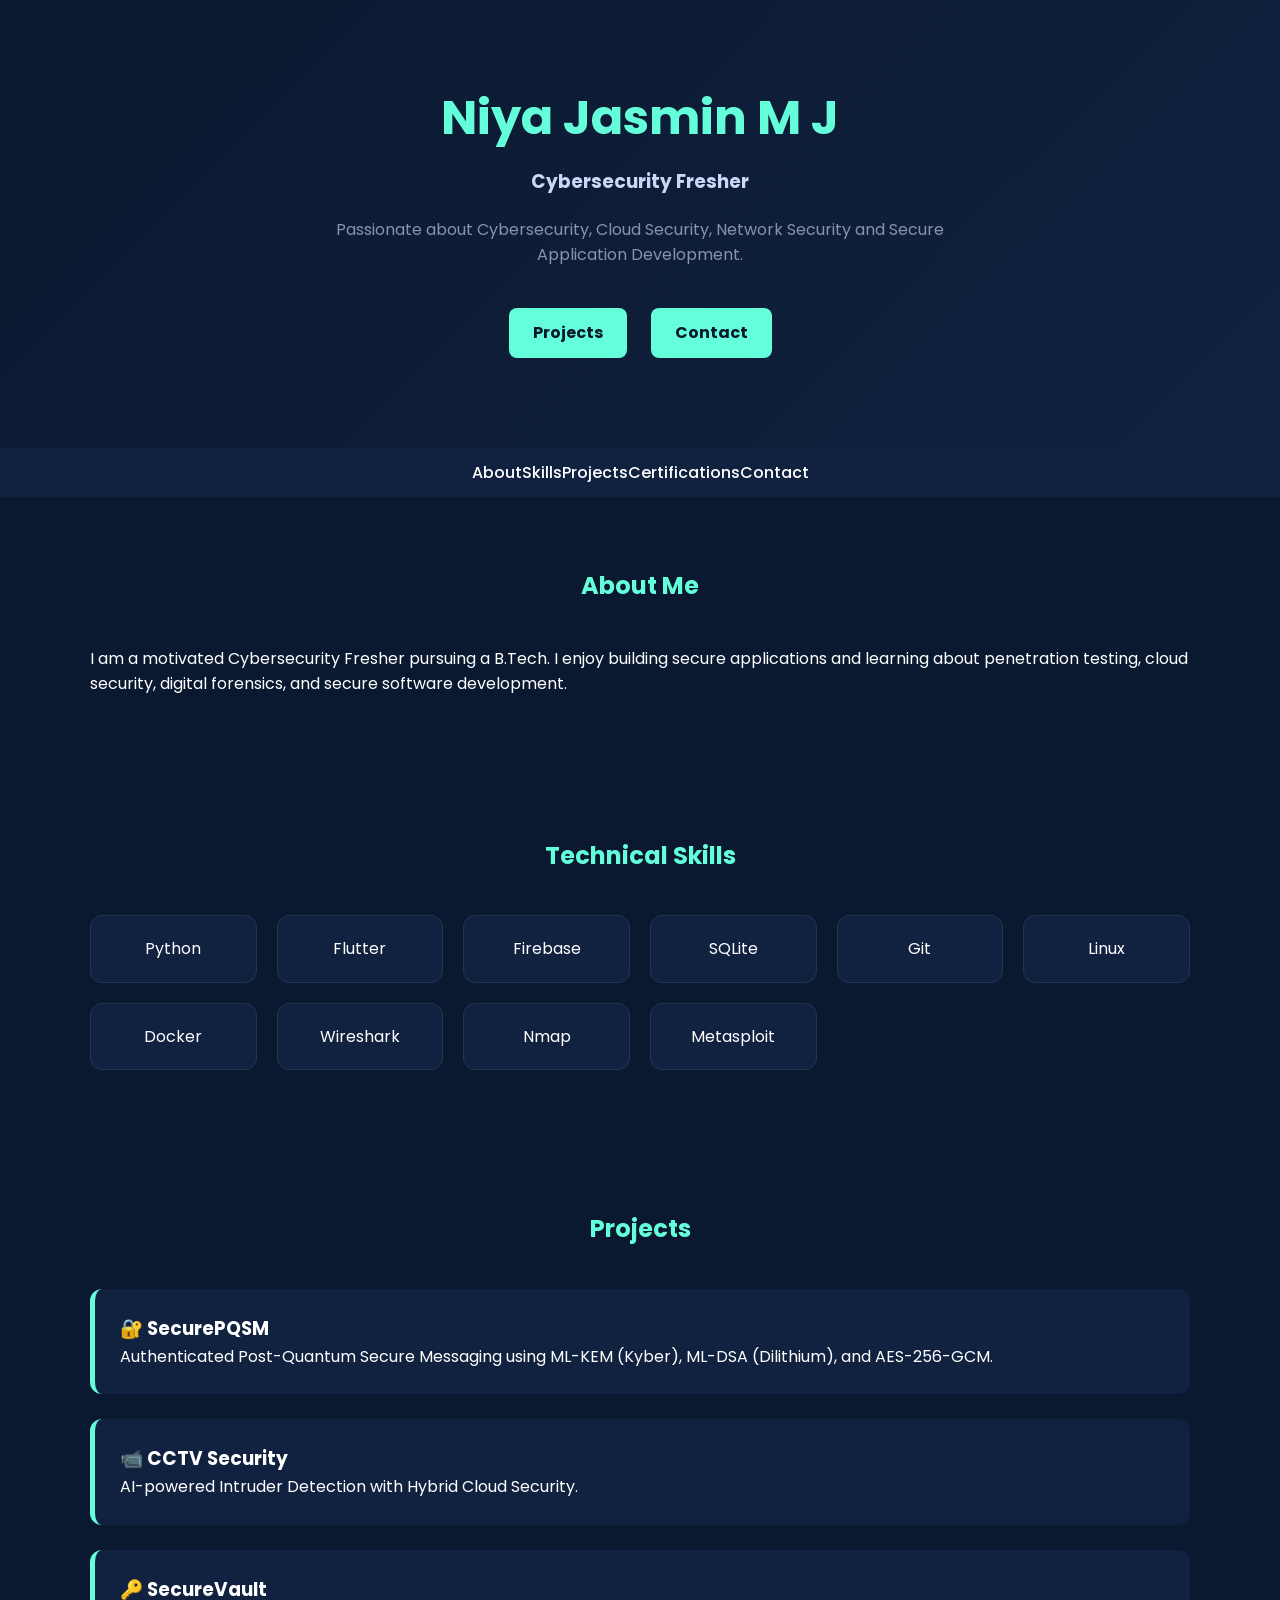
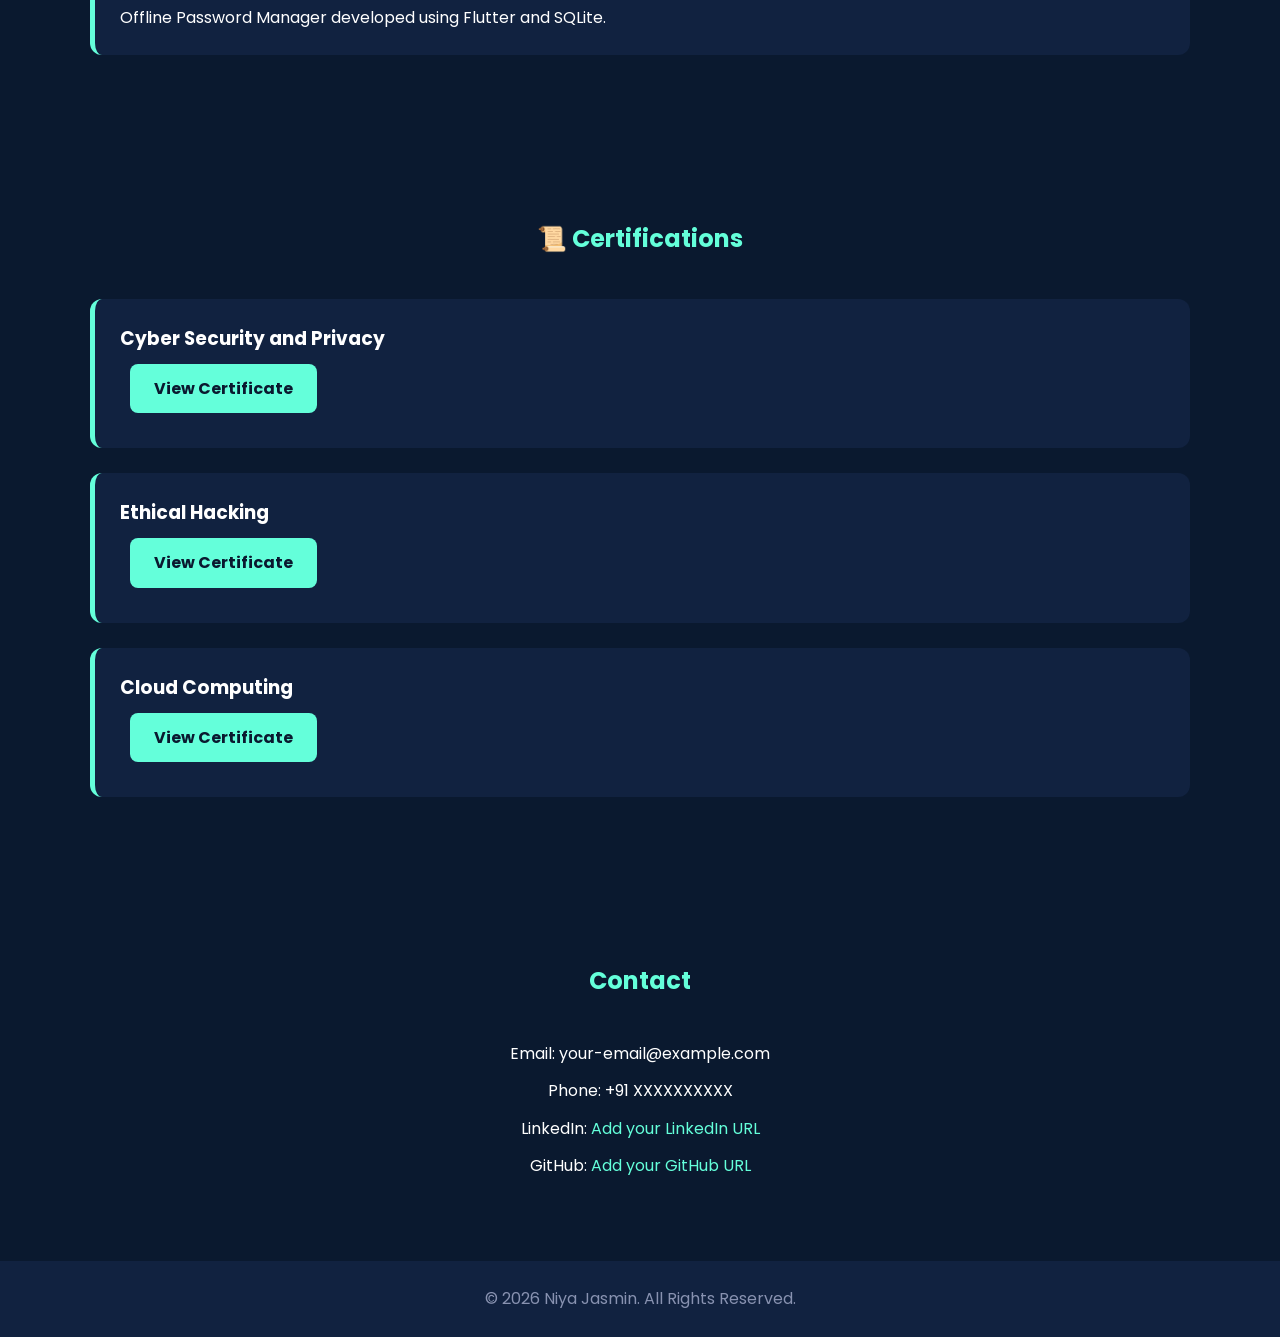
==== index.html @ 6da0f48f "Update index.html" ====
<!DOCTYPE html>
<html lang="en">
<head>
    <meta charset="UTF-8">
    <meta name="viewport" content="width=device-width, initial-scale=1.0">
    <title>Niya Jasmin | Cybersecurity Portfolio</title>

    <link rel="stylesheet" href="style.css">

    <link rel="preconnect" href="https://fonts.googleapis.com">
    <link rel="preconnect" href="https://fonts.gstatic.com" crossorigin>
    <link href="https://fonts.googleapis.com/css2?family=Poppins:wght@300;400;500;600;700&display=swap" rel="stylesheet">
</head>

<body>

<header>
    <div class="container">
        <h1>Niya Jasmin M J</h1>
        <h3>Cybersecurity Fresher</h3>

        <p>
            Passionate about Cybersecurity, Cloud Security,
            Network Security and Secure Application Development.
        </p>

        <div class="buttons">
            <a href="#projects" class="btn">Projects</a>
            <a href="#contact" class="btn">Contact</a>
        </div>
    </div>
</header>

<nav>
    <ul>
        <li><a href="#about">About</a></li>
        <li><a href="#skills">Skills</a></li>
        <li><a href="#projects">Projects</a></li>
        <li><a href="#certifications">Certifications</a></li>
        <li><a href="#contact">Contact</a></li>
    </ul>
</nav>

<section id="about">
    <div class="container">
        <h2>About Me</h2>

        <p>
            I am a motivated Cybersecurity Fresher pursuing a B.Tech.
            I enjoy building secure applications and learning about
            penetration testing, cloud security, digital forensics,
            and secure software development.
        </p>
    </div>
</section>

<section id="skills">
    <div class="container">

        <h2>Technical Skills</h2>

        <div class="cards">

            <div class="card">Python</div>
            <div class="card">Flutter</div>
            <div class="card">Firebase</div>
            <div class="card">SQLite</div>
            <div class="card">Git</div>
            <div class="card">Linux</div>
            <div class="card">Docker</div>
            <div class="card">Wireshark</div>
            <div class="card">Nmap</div>
            <div class="card">Metasploit</div>

        </div>

    </div>
</section>

<section id="projects">

    <div class="container">

        <h2>Projects</h2>

        <div class="project">

            <h3>🔐 SecurePQSM</h3>

            <p>
                Authenticated Post-Quantum Secure Messaging
                using ML-KEM (Kyber), ML-DSA (Dilithium),
                and AES-256-GCM.
            </p>

        </div>

        <div class="project">

            <h3>📹 CCTV Security</h3>

            <p>
                AI-powered Intruder Detection with
                Hybrid Cloud Security.
            </p>

        </div>

        <div class="project">

            <h3>🔑 SecureVault</h3>

            <p>
                Offline Password Manager developed using
                Flutter and SQLite.
            </p>

        </div>

    </div>

</section>

<section id="certifications">
  <div class="container">
    <h2>📜 Certifications</h2>

    <div class="project">
      <h3>Cyber Security and Privacy</h3>
      <a href="certificates/Cyber Security and Privacy.pdf" target="_blank" class="btn">
        View Certificate
      </a>
    </div>

    <div class="project">
      <h3>Ethical Hacking</h3>
      <a href="certificates/Ethical Hacking.pdf" target="_blank" class="btn">
        View Certificate
      </a>
    </div>

    <div class="project">
      <h3>Cloud Computing</h3>
      <a href="certificates/Cloud Computing.pdf" target="_blank" class="btn">
        View Certificate
      </a>
    </div>

  </div>
</section>

<section id="contact">

    <div class="container">

        <h2>Contact</h2>

        <p>Email: your-email@example.com</p>

        <p>Phone: +91 XXXXXXXXXX</p>

        <p>LinkedIn:
            <a href="#">
                Add your LinkedIn URL
            </a>
        </p>

        <p>GitHub:
            <a href="#">
                Add your GitHub URL
            </a>
        </p>

    </div>

</section>

<footer>

    <p>© 2026 Niya Jasmin. All Rights Reserved.</p>

</footer>

<script src="script.js"></script>

</body>
</html>
---- style.css ----
*{
    margin:0;
    padding:0;
    box-sizing:border-box;
    font-family:'Poppins',sans-serif;
}

body{
    background:#0a192f;
    color:white;
    line-height:1.6;
}

.container{
    width:90%;
    max-width:1100px;
    margin:auto;
}

header{
    text-align:center;
    padding:80px 20px;
    background:linear-gradient(135deg,#0a192f,#112240);
}

header h1{
    font-size:48px;
    color:#64ffda;
}

header h3{
    margin-top:10px;
    color:#ccd6f6;
}

header p{
    max-width:700px;
    margin:20px auto;
    color:#8892b0;
}

.buttons{
    margin-top:30px;
}

.btn{
    display:inline-block;
    margin:10px;
    padding:12px 24px;
    background:#64ffda;
    color:#0a192f;
    text-decoration:none;
    border-radius:8px;
    font-weight:bold;
    transition:.3s;
}

.btn:hover{
    transform:translateY(-3px);
    background:white;
}

nav{
    background:#112240;
    position:sticky;
    top:0;
    z-index:1000;
}

nav ul{
    display:flex;
    justify-content:center;
    list-style:none;
    flex-wrap:wrap;
}

nav li{
    margin:15px;
}

nav a{
    color:white;
    text-decoration:none;
    font-weight:500;
}

nav a:hover{
    color:#64ffda;
}

section{
    padding:70px 20px;
}

h2{
    color:#64ffda;
    text-align:center;
    margin-bottom:40px;
}

.cards{
    display:grid;
    grid-template-columns:repeat(auto-fit,minmax(150px,1fr));
    gap:20px;
}

.card{
    background:#112240;
    padding:20px;
    border-radius:12px;
    text-align:center;
    transition:.3s;
    border:1px solid #233554;
}

.card:hover{
    transform:translateY(-8px);
    border-color:#64ffda;
}

.project{
    background:#112240;
    margin-bottom:25px;
    padding:25px;
    border-radius:12px;
    border-left:5px solid #64ffda;
    transition:.3s;
}

.project:hover{
    transform:translateY(-5px);
}

ul{
    max-width:700px;
    margin:auto;
}

ul li{
    margin:12px 0;
}

#contact p{
    text-align:center;
    margin:12px 0;
}

#contact a{
    color:#64ffda;
    text-decoration:none;
}

footer{
    text-align:center;
    padding:25px;
    background:#112240;
    color:#8892b0;
}

@media(max-width:768px){

header h1{
    font-size:34px;
}

nav ul{
    flex-direction:column;
    align-items:center;
}

}
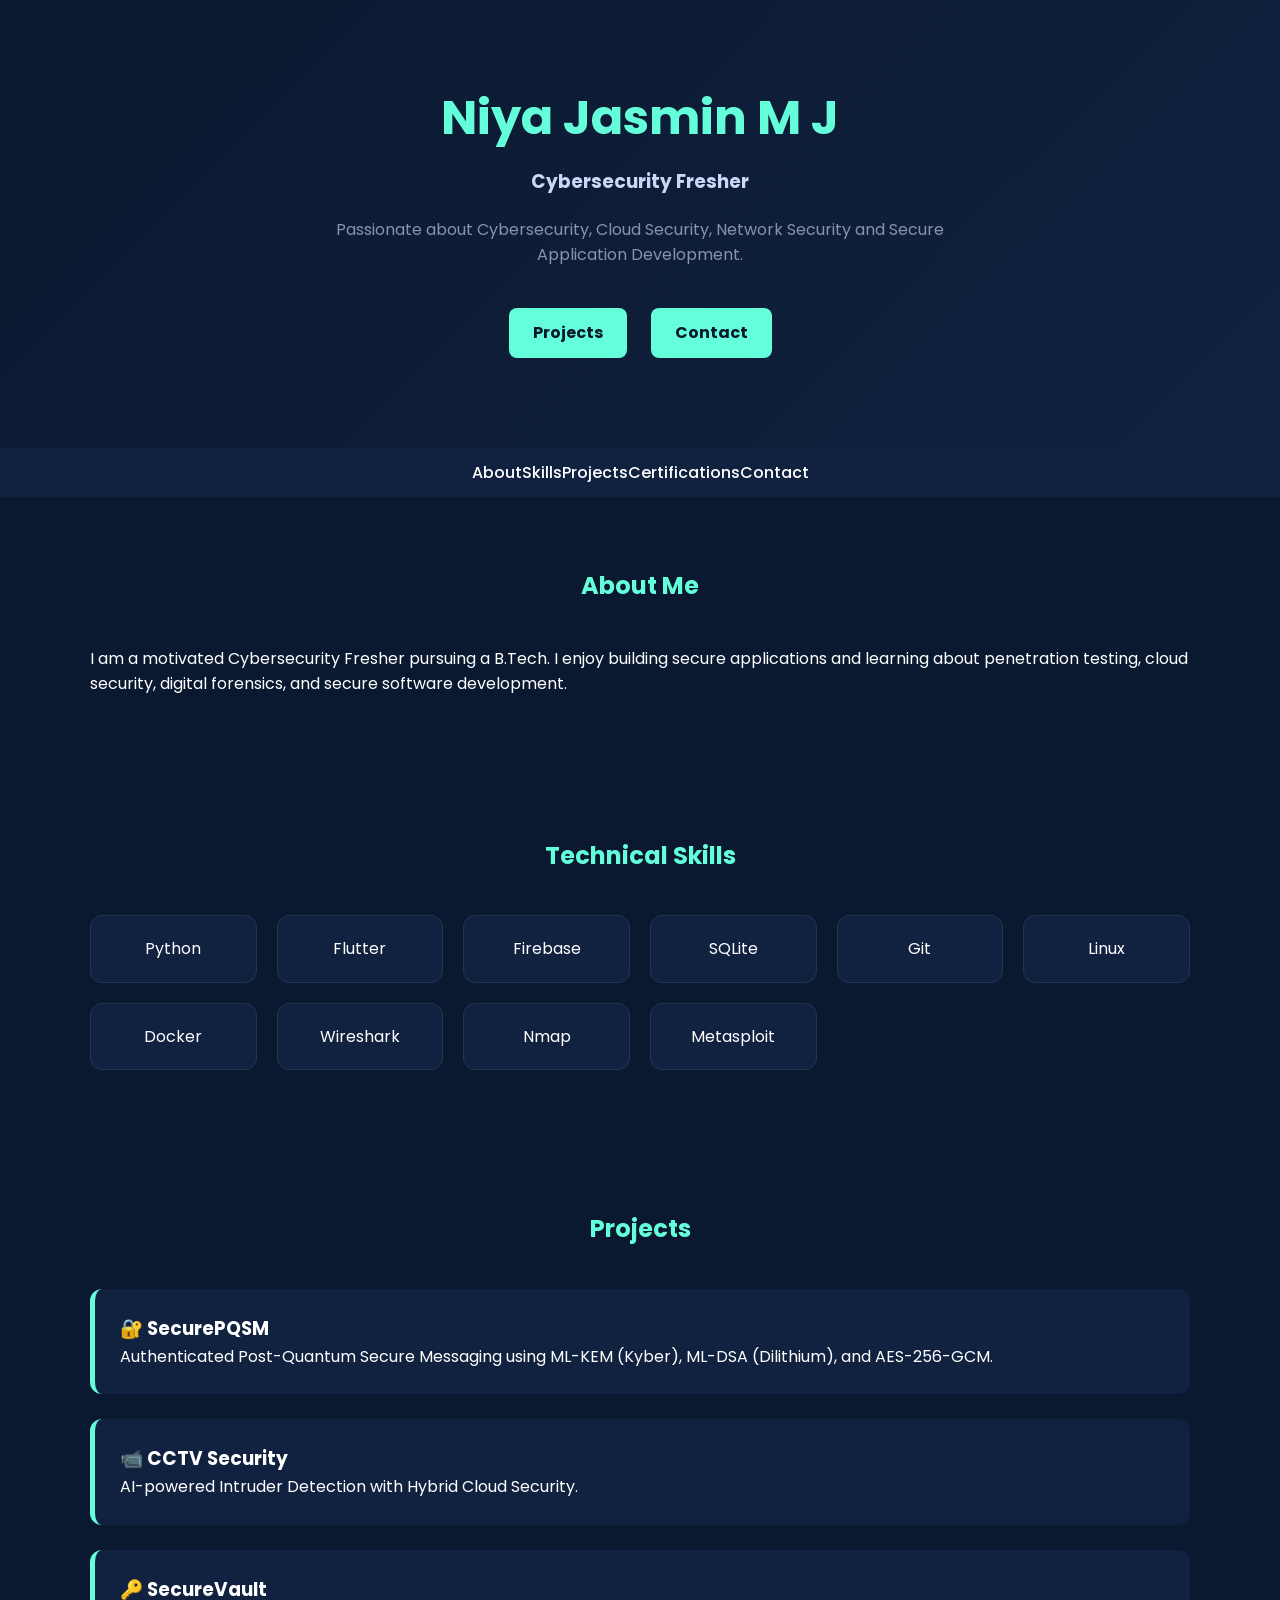
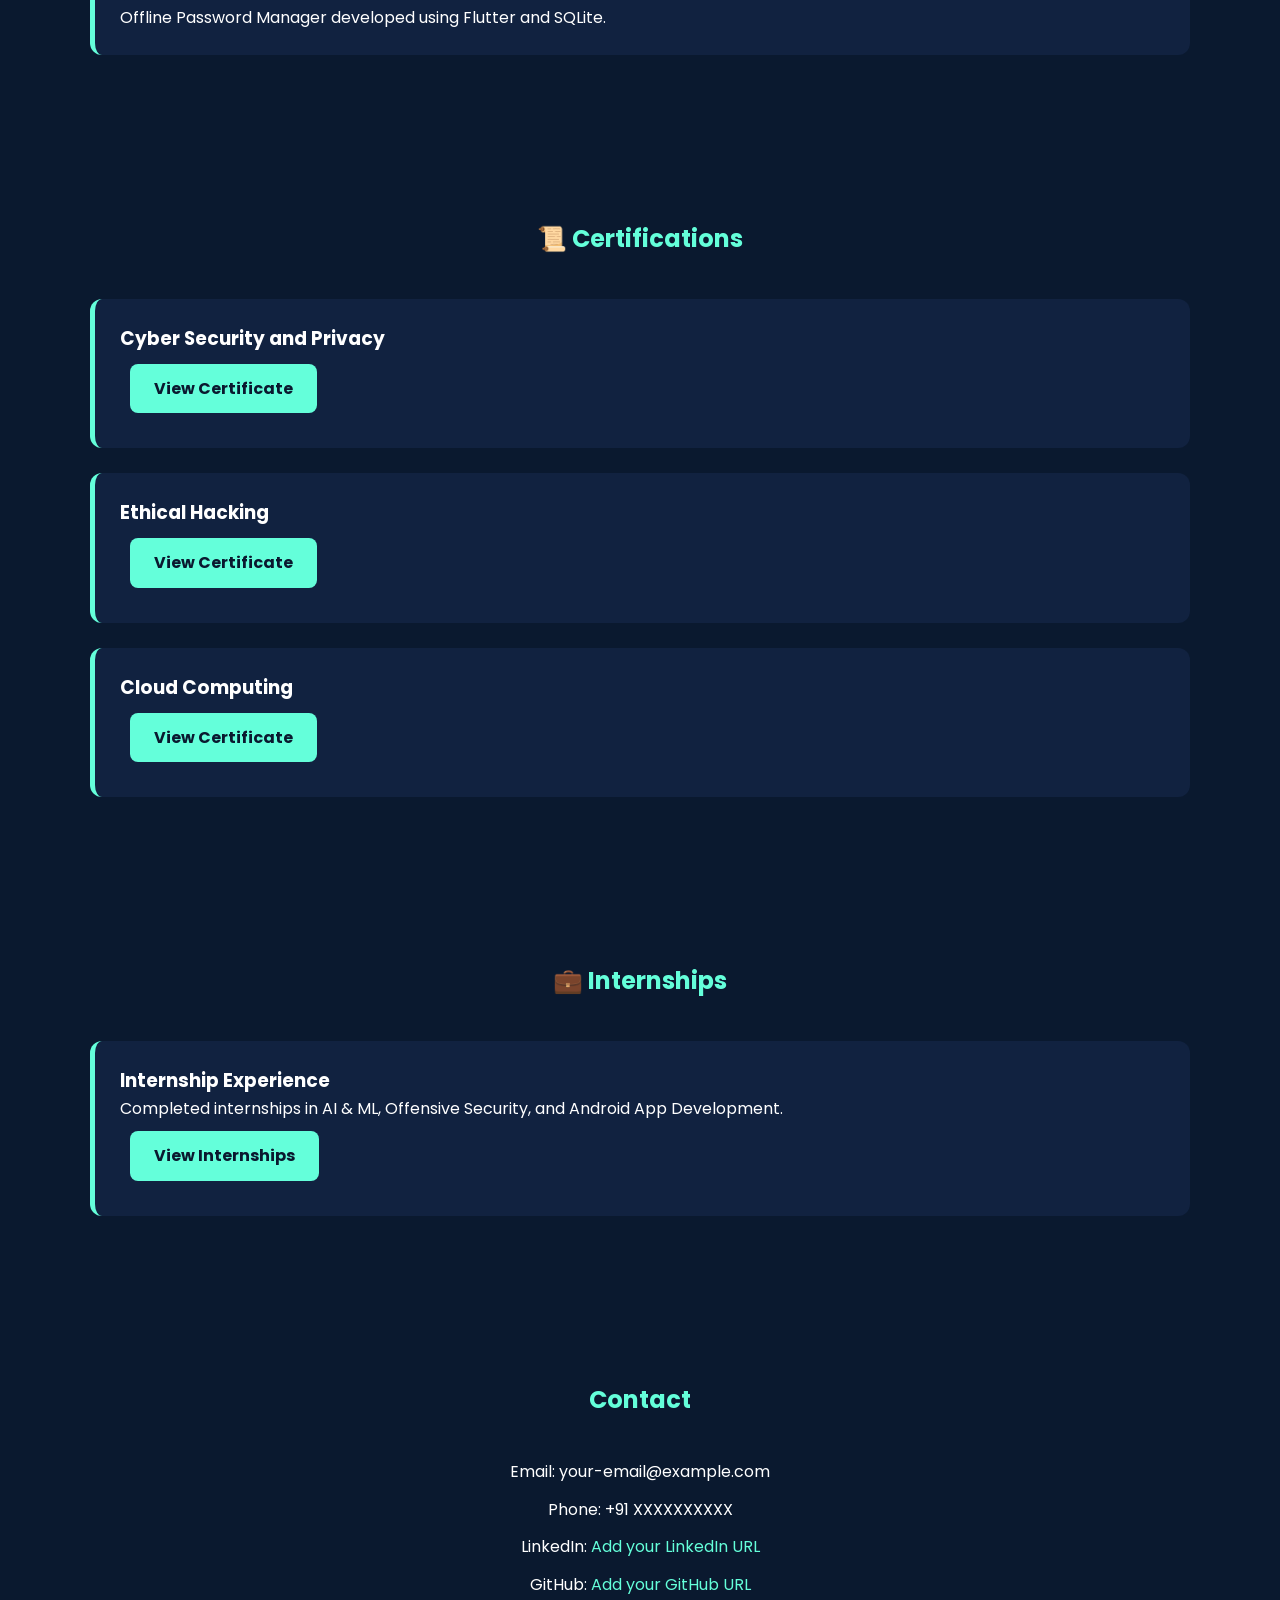
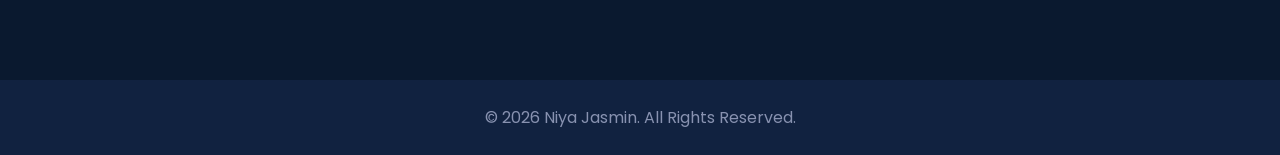
==== commit abb60b7f: "Update index.html" ====
--- a/index.html
+++ b/index.html
@@ -148,6 +148,30 @@
 
   </div>
 </section>
+<section id="internships">
+
+<div class="container">
+
+<h2>💼 Internships</h2>
+
+<div class="project">
+
+<h3>Internship Experience</h3>
+
+<p>
+Completed internships in AI & ML, Offensive Security,
+and Android App Development.
+</p>
+
+<a href="internships.html" class="btn">
+View Internships
+</a>
+
+</div>
+
+</div>
+
+</section>
 
 <section id="contact">
 
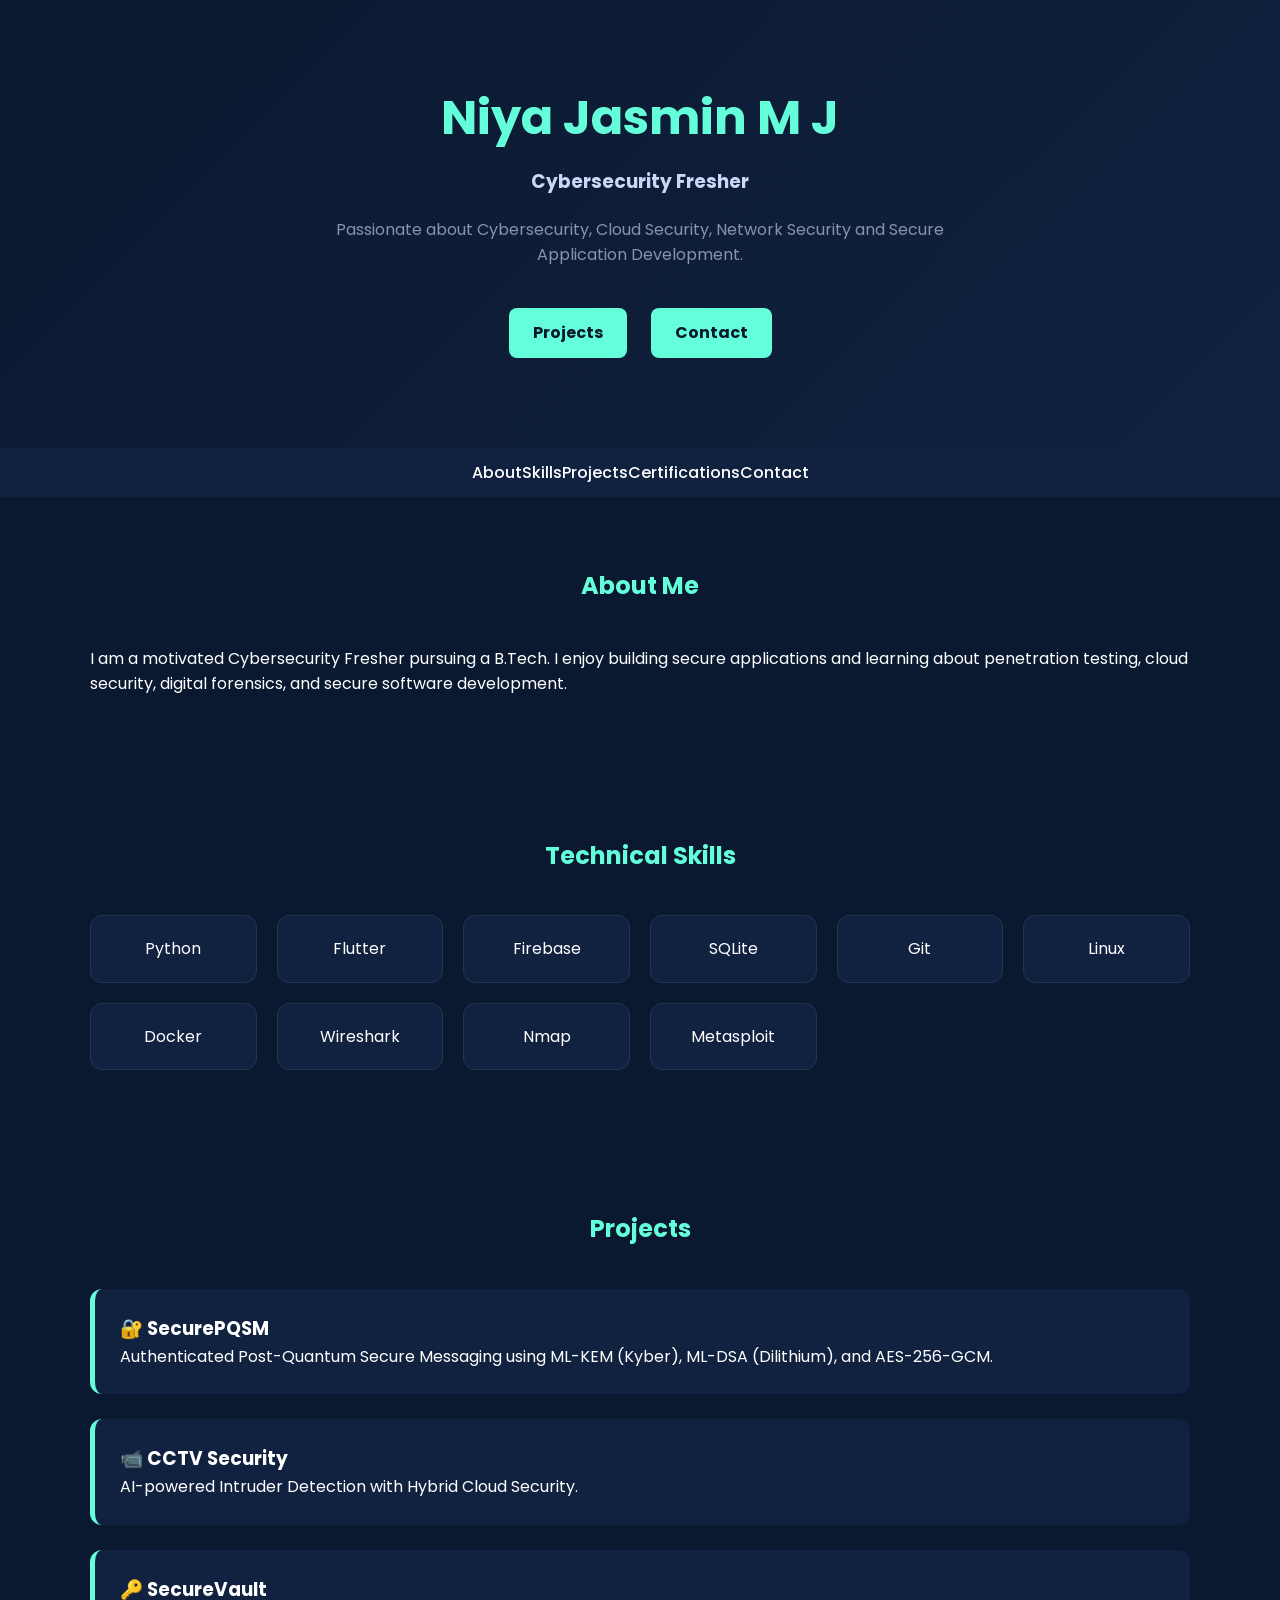
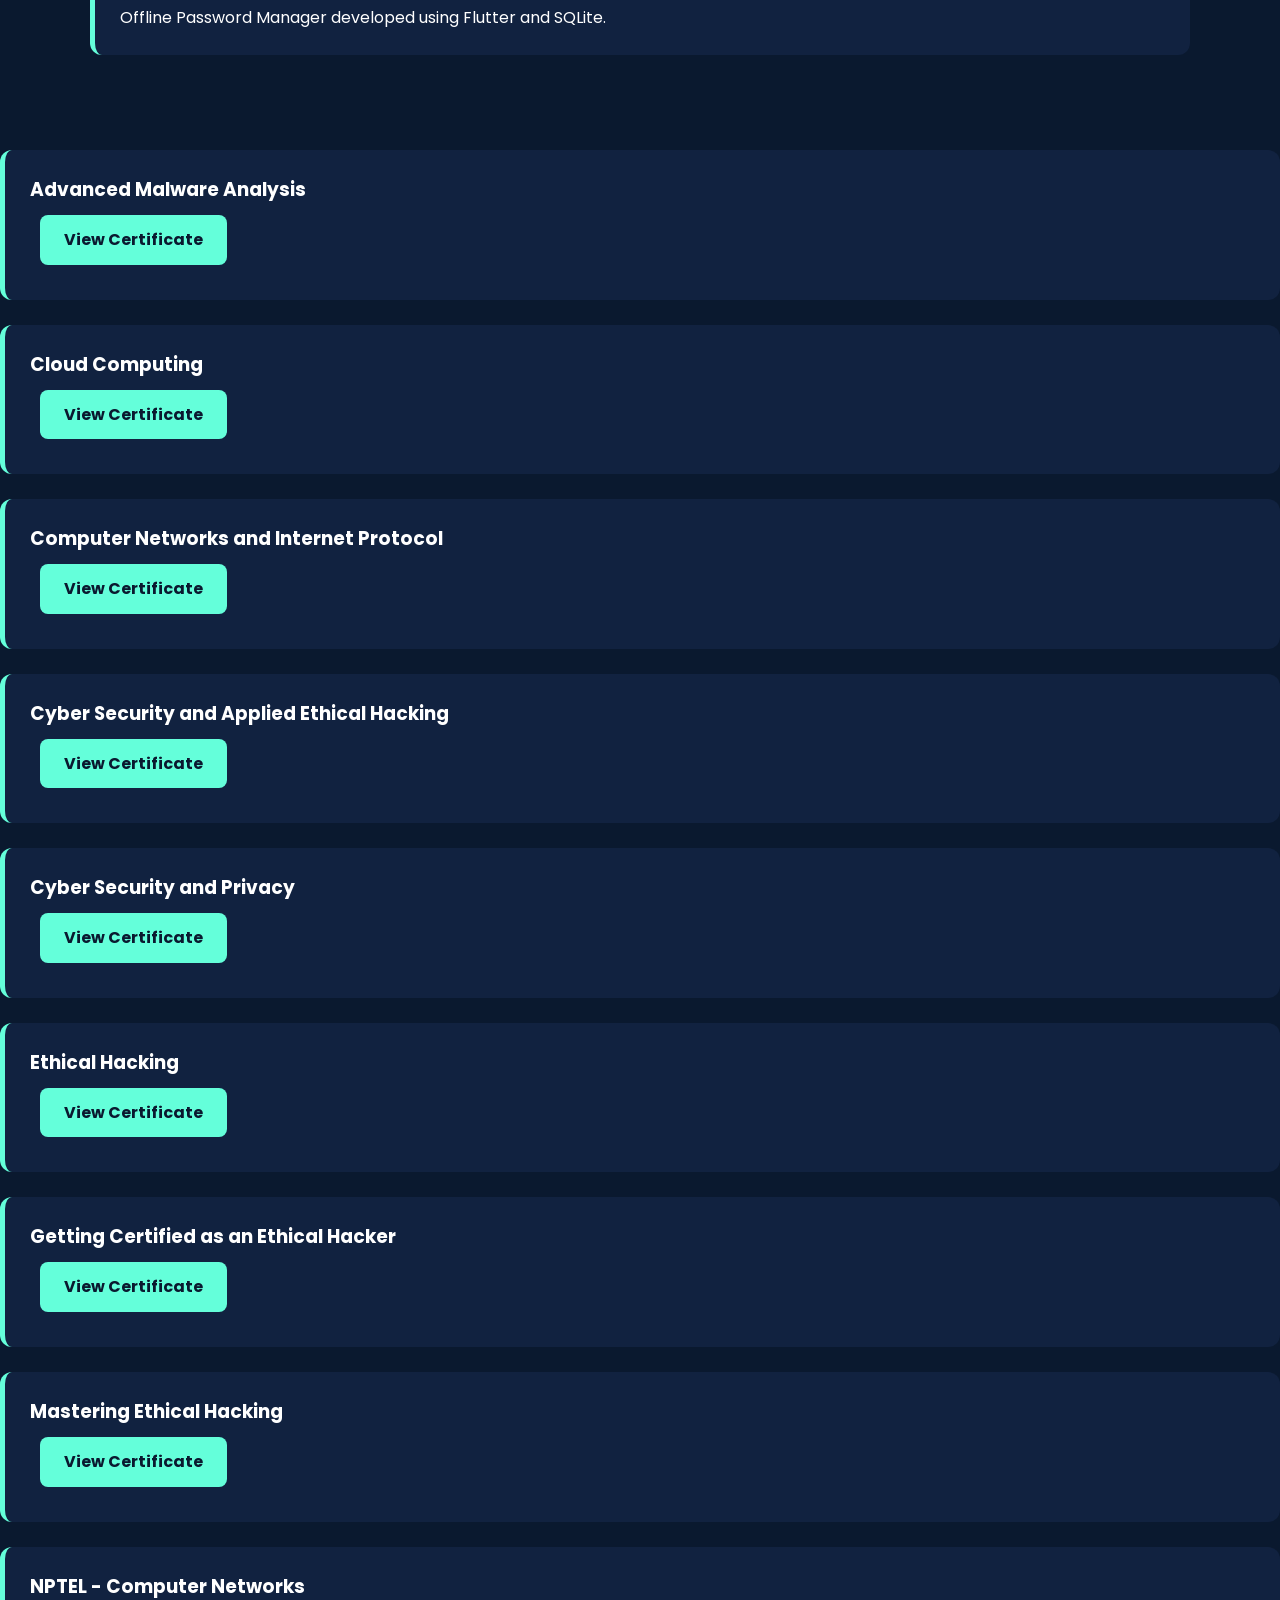
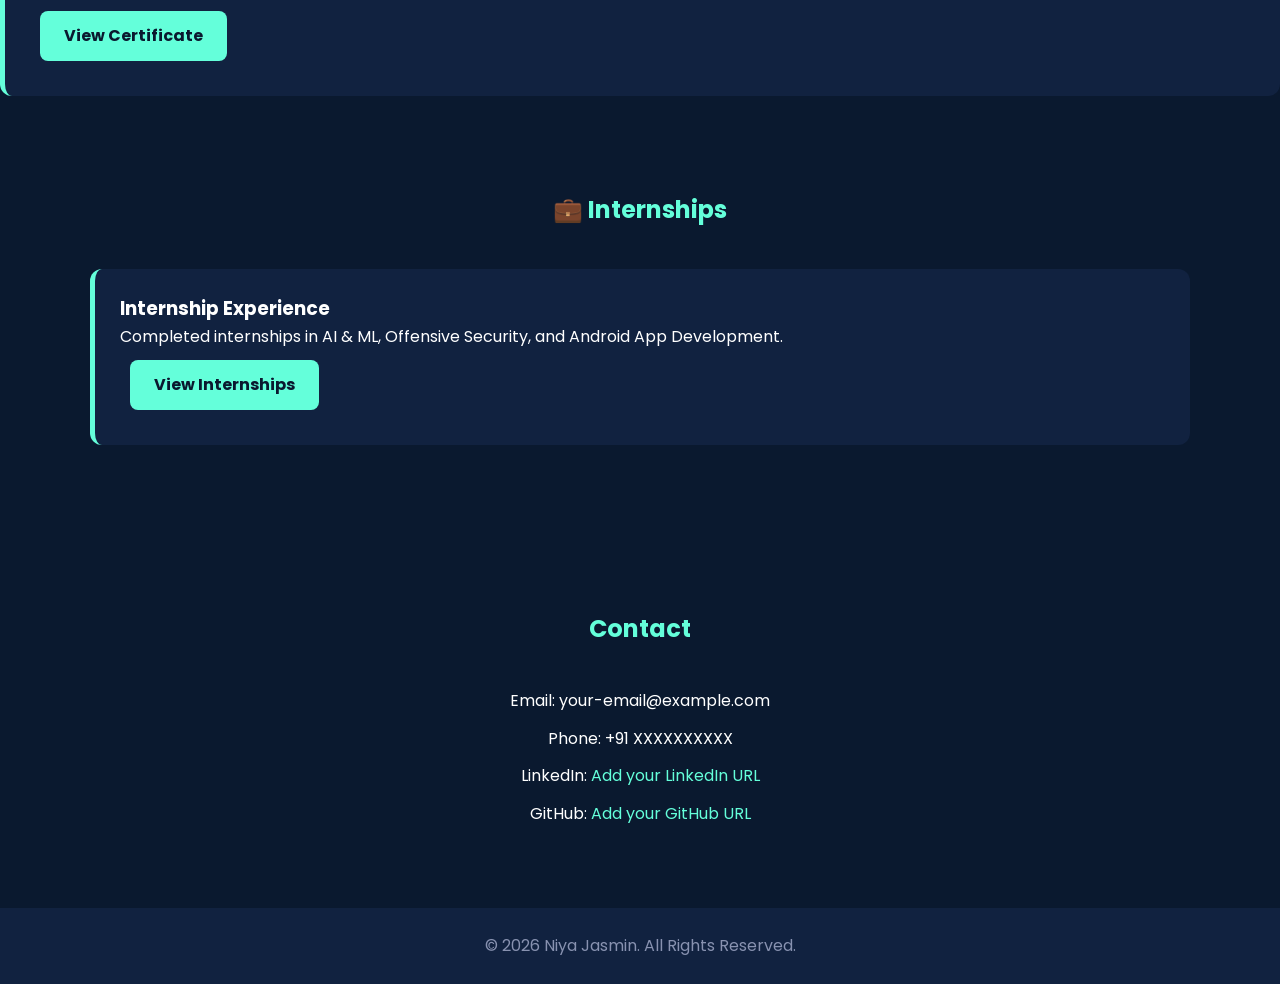
==== commit 014aa54c: "Update index.html" ====
--- a/index.html
+++ b/index.html
@@ -121,33 +121,68 @@
 
 </section>
 
-<section id="certifications">
-  <div class="container">
-    <h2>📜 Certifications</h2>
-
-    <div class="project">
-      <h3>Cyber Security and Privacy</h3>
-      <a href="certificates/Cyber Security and Privacy.pdf" target="_blank" class="btn">
-        View Certificate
-      </a>
-    </div>
-
-    <div class="project">
-      <h3>Ethical Hacking</h3>
-      <a href="certificates/Ethical Hacking.pdf" target="_blank" class="btn">
-        View Certificate
-      </a>
-    </div>
-
-    <div class="project">
-      <h3>Cloud Computing</h3>
-      <a href="certificates/Cloud Computing.pdf" target="_blank" class="btn">
-        View Certificate
-      </a>
-    </div>
-
-  </div>
-</section>
+<div class="project">
+    <h3>Advanced Malware Analysis</h3>
+    <a href="certificates/Advanced Malware Analysis.pdf" target="_blank" class="btn">
+        View Certificate
+    </a>
+</div>
+
+<div class="project">
+    <h3>Cloud Computing</h3>
+    <a href="certificates/Cloud Computing.pdf" target="_blank" class="btn">
+        View Certificate
+    </a>
+</div>
+
+<div class="project">
+    <h3>Computer Networks and Internet Protocol</h3>
+    <a href="certificates/Computer Networks and Internet Protocol.pdf" target="_blank" class="btn">
+        View Certificate
+    </a>
+</div>
+
+<div class="project">
+    <h3>Cyber Security and Applied Ethical Hacking</h3>
+    <a href="certificates/Cyber Security and Applied Ethical Hacking.pdf" target="_blank" class="btn">
+        View Certificate
+    </a>
+</div>
+
+<div class="project">
+    <h3>Cyber Security and Privacy</h3>
+    <a href="certificates/Cyber Security and Privacy.pdf" target="_blank" class="btn">
+        View Certificate
+    </a>
+</div>
+
+<div class="project">
+    <h3>Ethical Hacking</h3>
+    <a href="certificates/Ethical Hacking.pdf" target="_blank" class="btn">
+        View Certificate
+    </a>
+</div>
+
+<div class="project">
+    <h3>Getting Certified as an Ethical Hacker</h3>
+    <a href="certificates/Getting Certified as an Ethical Hacker.pdf" target="_blank" class="btn">
+        View Certificate
+    </a>
+</div>
+
+<div class="project">
+    <h3>Mastering Ethical Hacking</h3>
+    <a href="certificates/Mastering Ethical Hacking.pdf" target="_blank" class="btn">
+        View Certificate
+    </a>
+</div>
+
+<div class="project">
+    <h3>NPTEL - Computer Networks</h3>
+    <a href="certificates/NPTEL-Computer-Networks.pdf" target="_blank" class="btn">
+        View Certificate
+    </a>
+</div>
 <section id="internships">
 
 <div class="container">
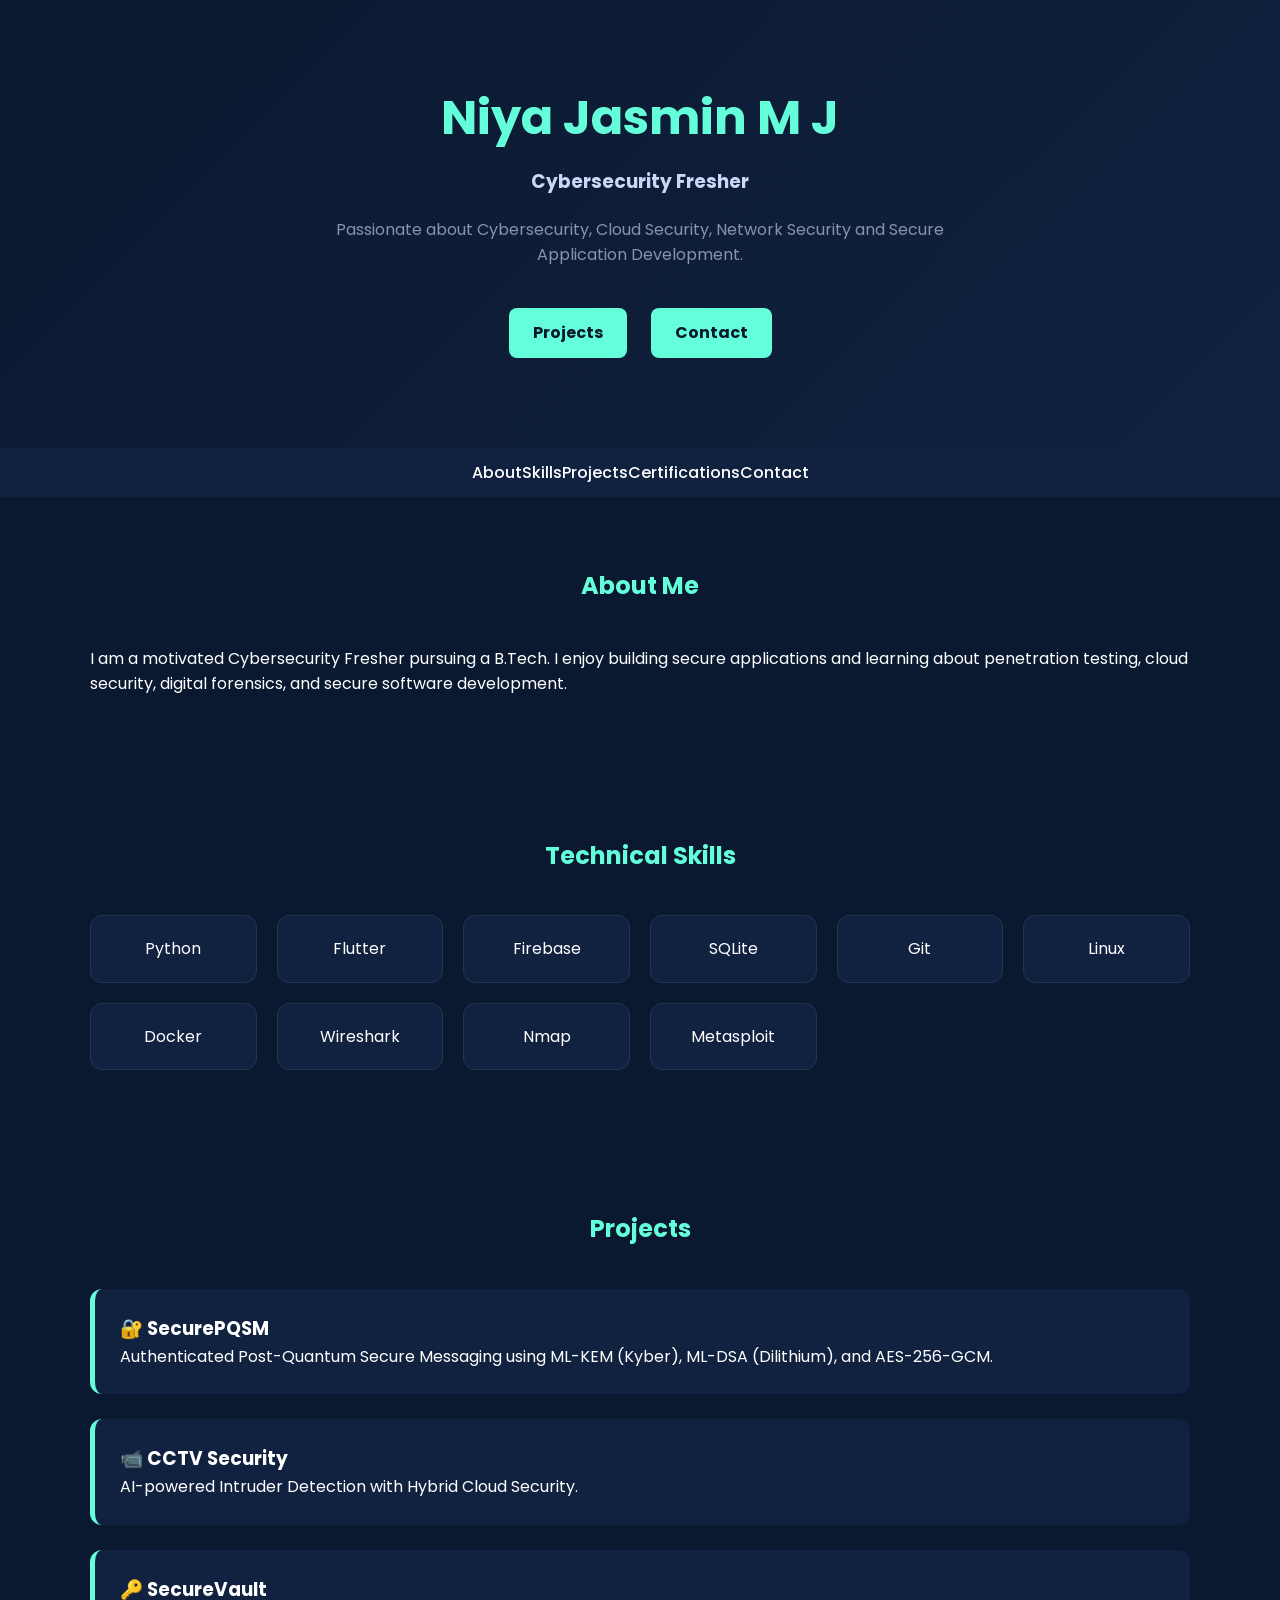
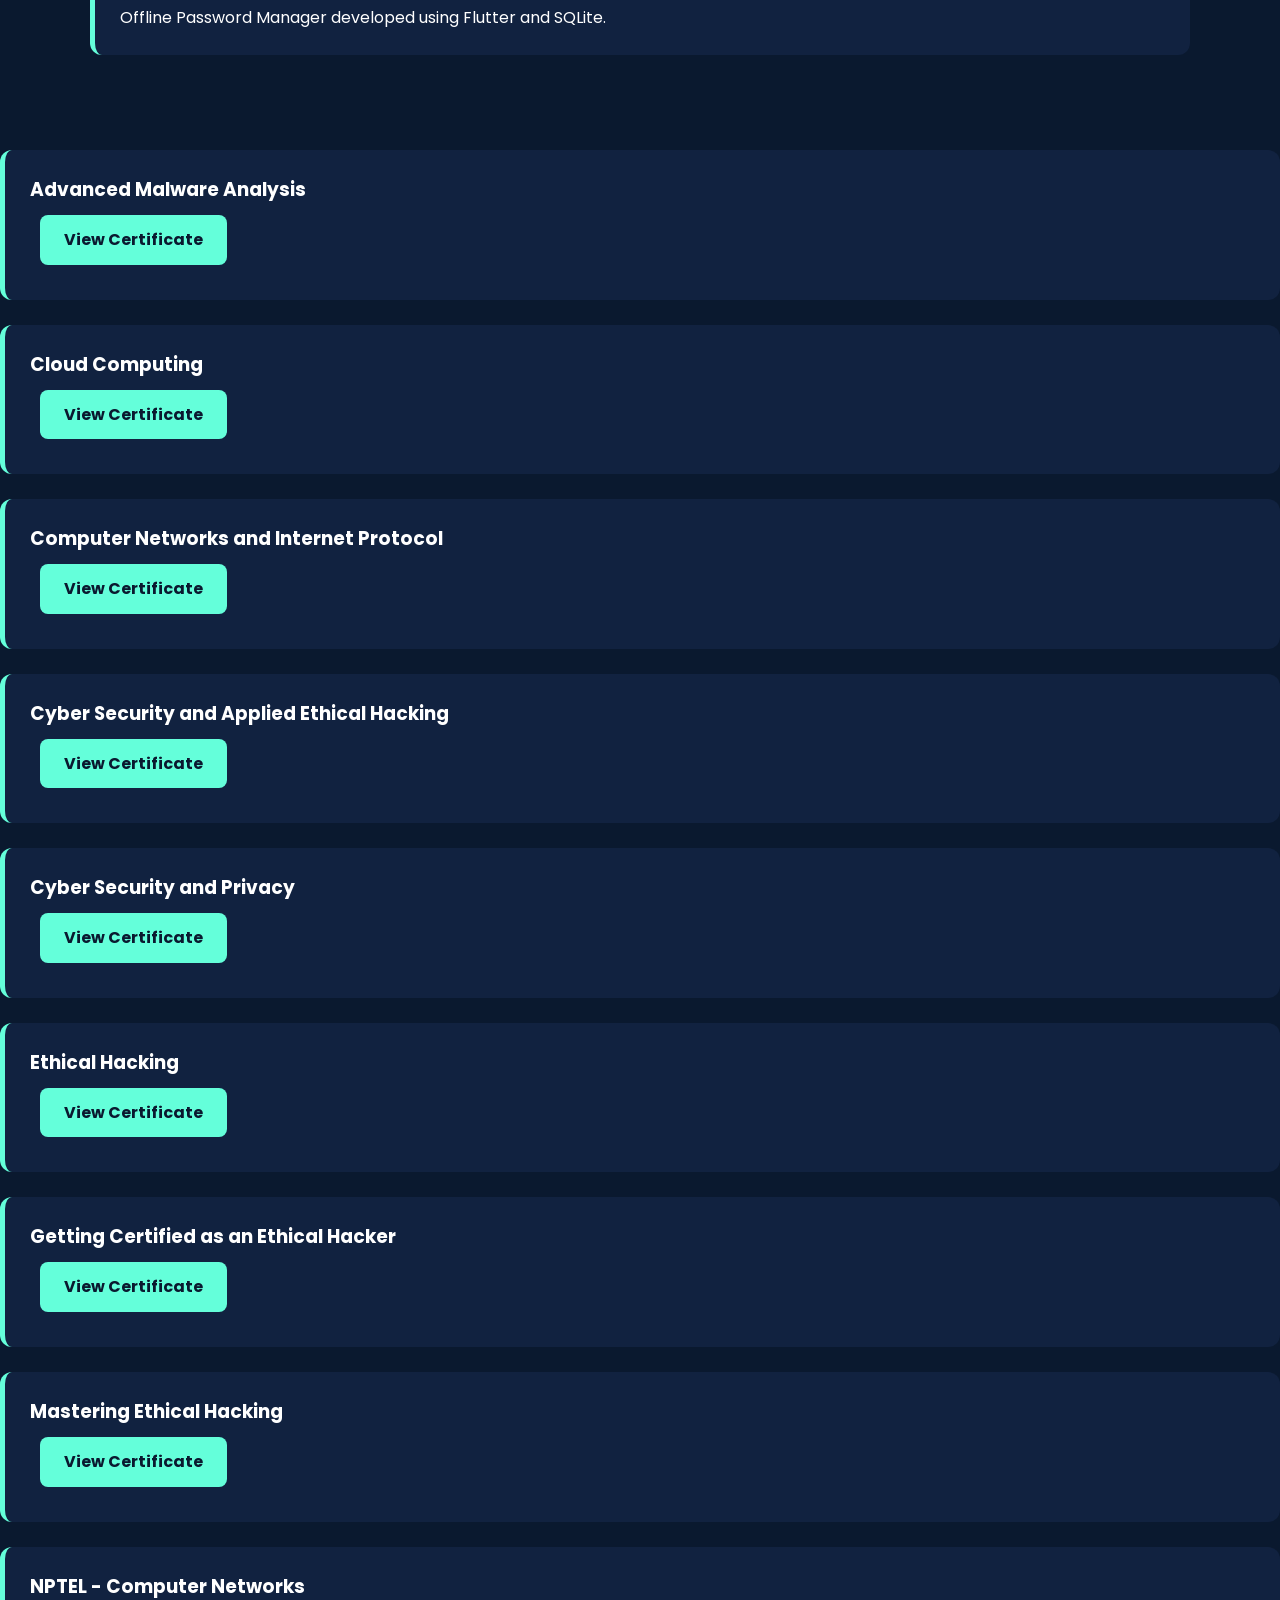
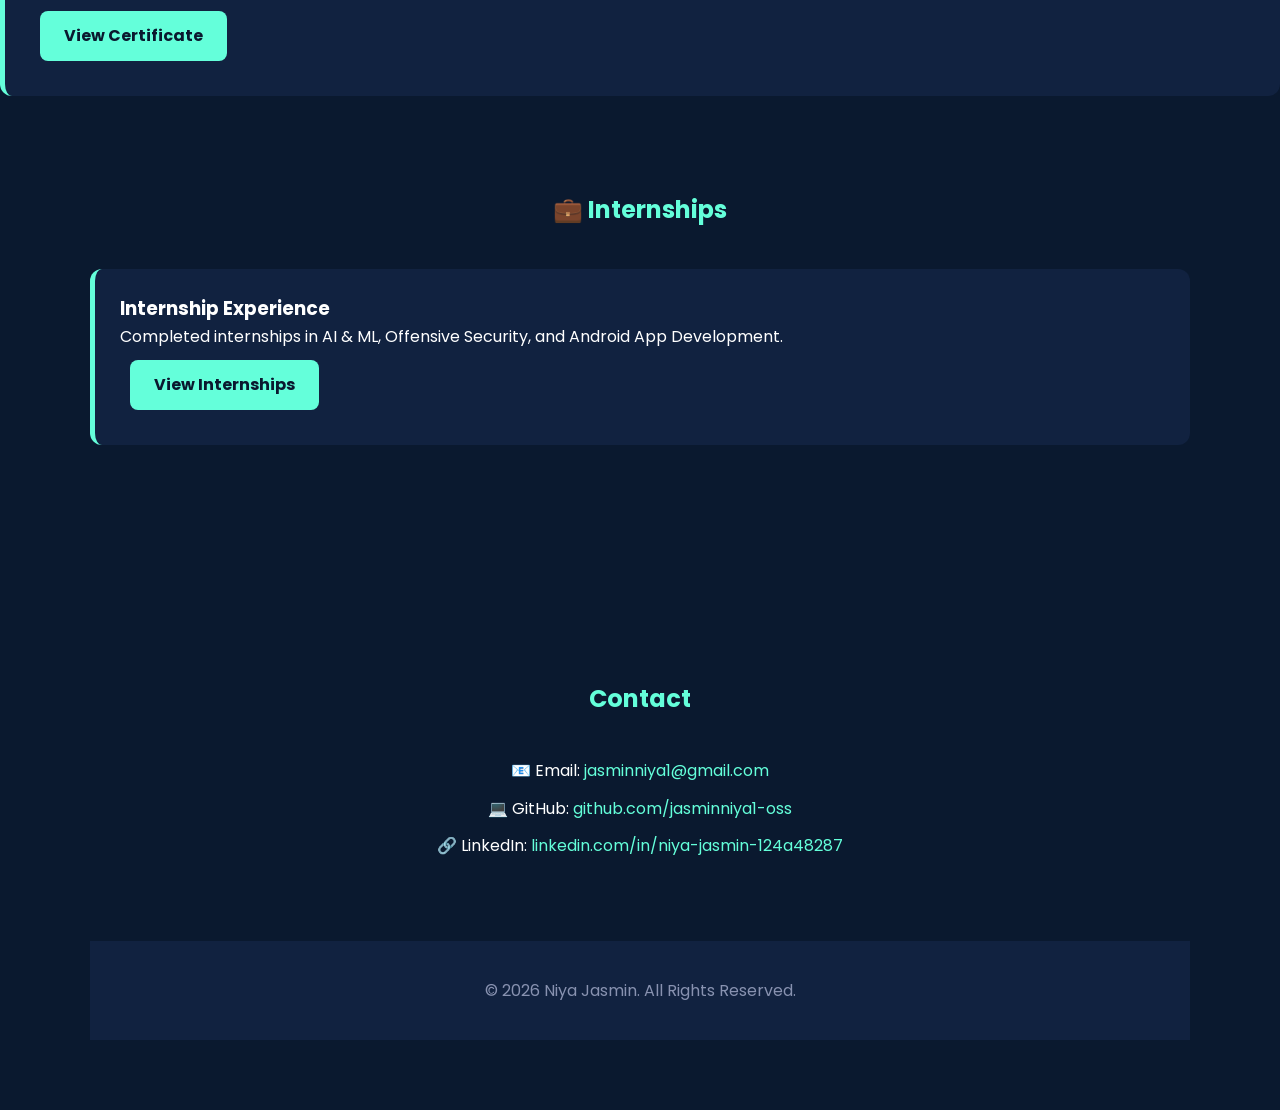
==== commit c45b7f34: "Update index.html" ====
--- a/index.html
+++ b/index.html
@@ -212,25 +212,27 @@
 
     <div class="container">
 
-        <h2>Contact</h2>
-
-        <p>Email: your-email@example.com</p>
-
-        <p>Phone: +91 XXXXXXXXXX</p>
-
-        <p>LinkedIn:
-            <a href="#">
-                Add your LinkedIn URL
-            </a>
-        </p>
-
-        <p>GitHub:
-            <a href="#">
-                Add your GitHub URL
-            </a>
-        </p>
-
-    </div>
+        <section id="contact">
+
+<h2>Contact</h2>
+
+<p>📧 Email:
+<a href="mailto:jasminniya1@gmail.com">
+jasminniya1@gmail.com
+</a>
+</p>
+
+<p>💻 GitHub:
+<a href="https://github.com/jasminniya1-oss" target="_blank">
+github.com/jasminniya1-oss
+</a>
+</p>
+
+<p>🔗 LinkedIn:
+<a href="https://linkedin.com/in/niya-jasmin-124a48287" target="_blank">
+linkedin.com/in/niya-jasmin-124a48287
+</a>
+</p>
 
 </section>
 
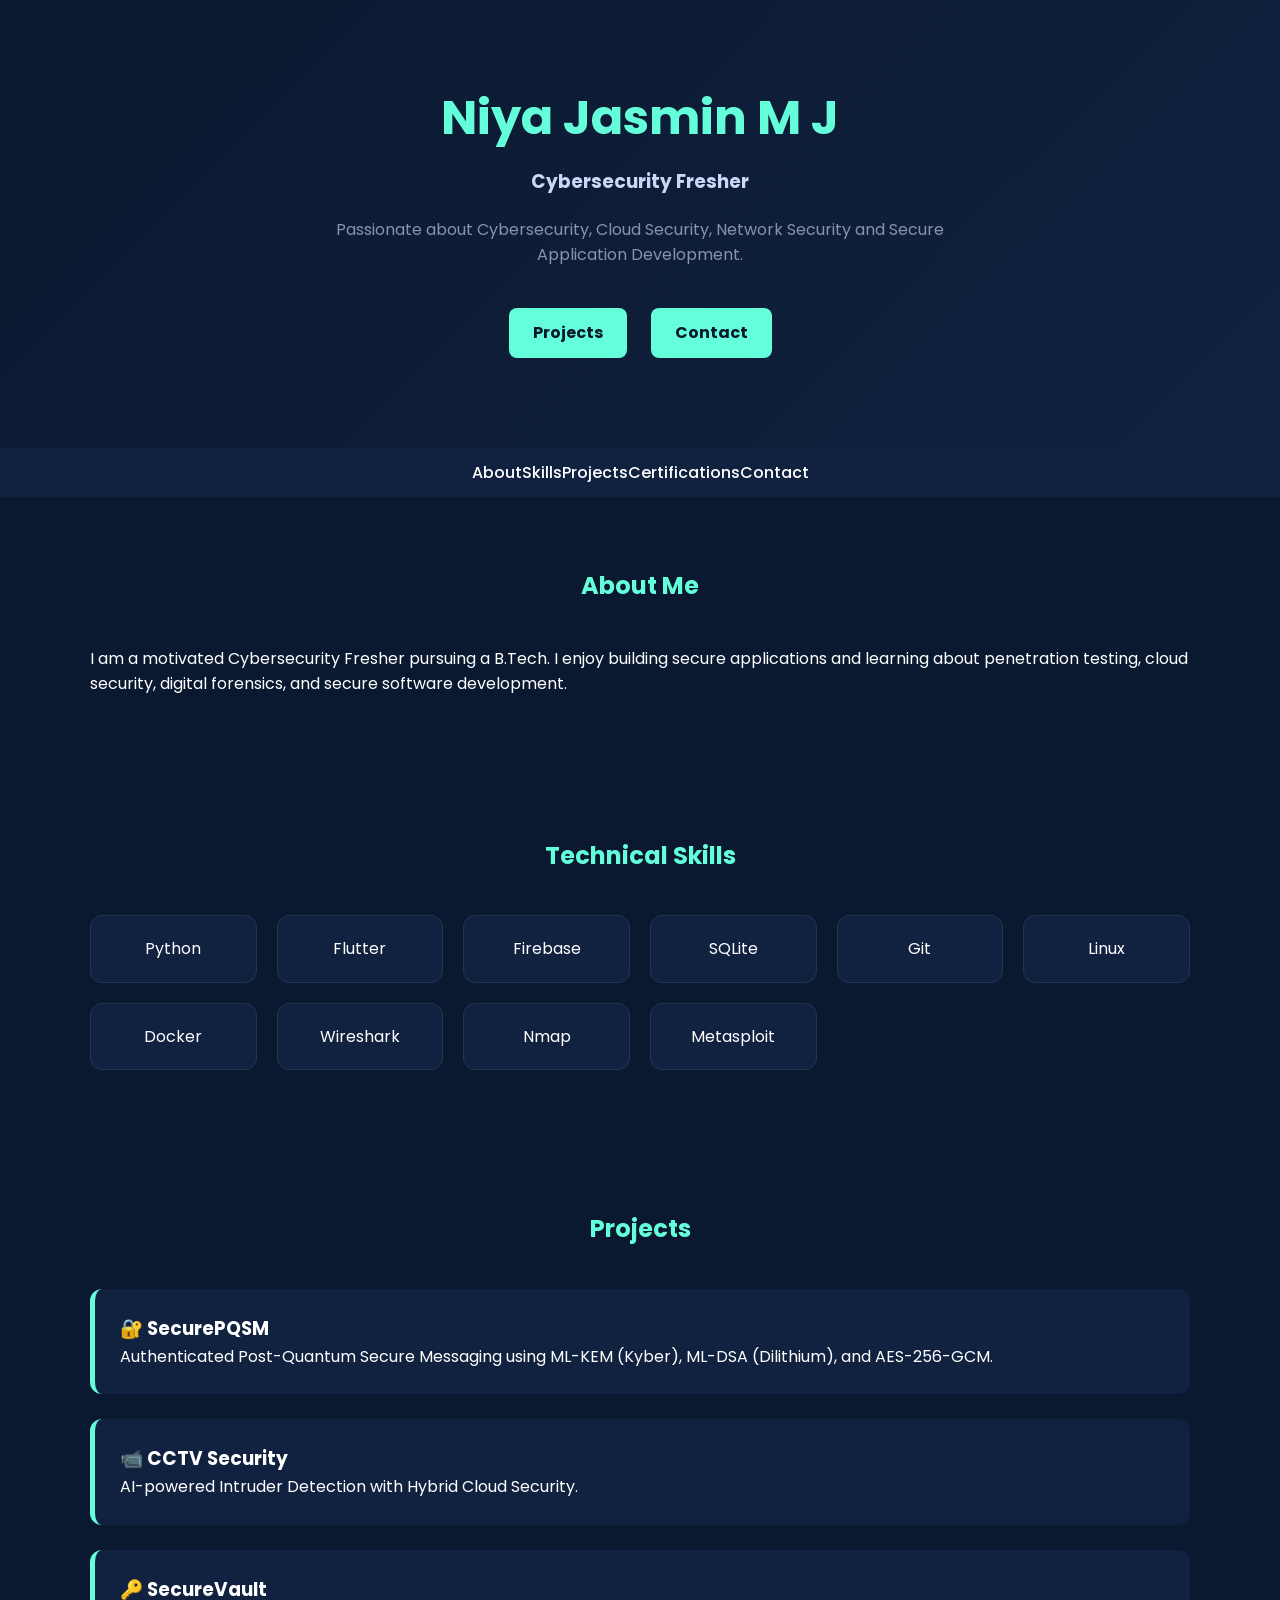
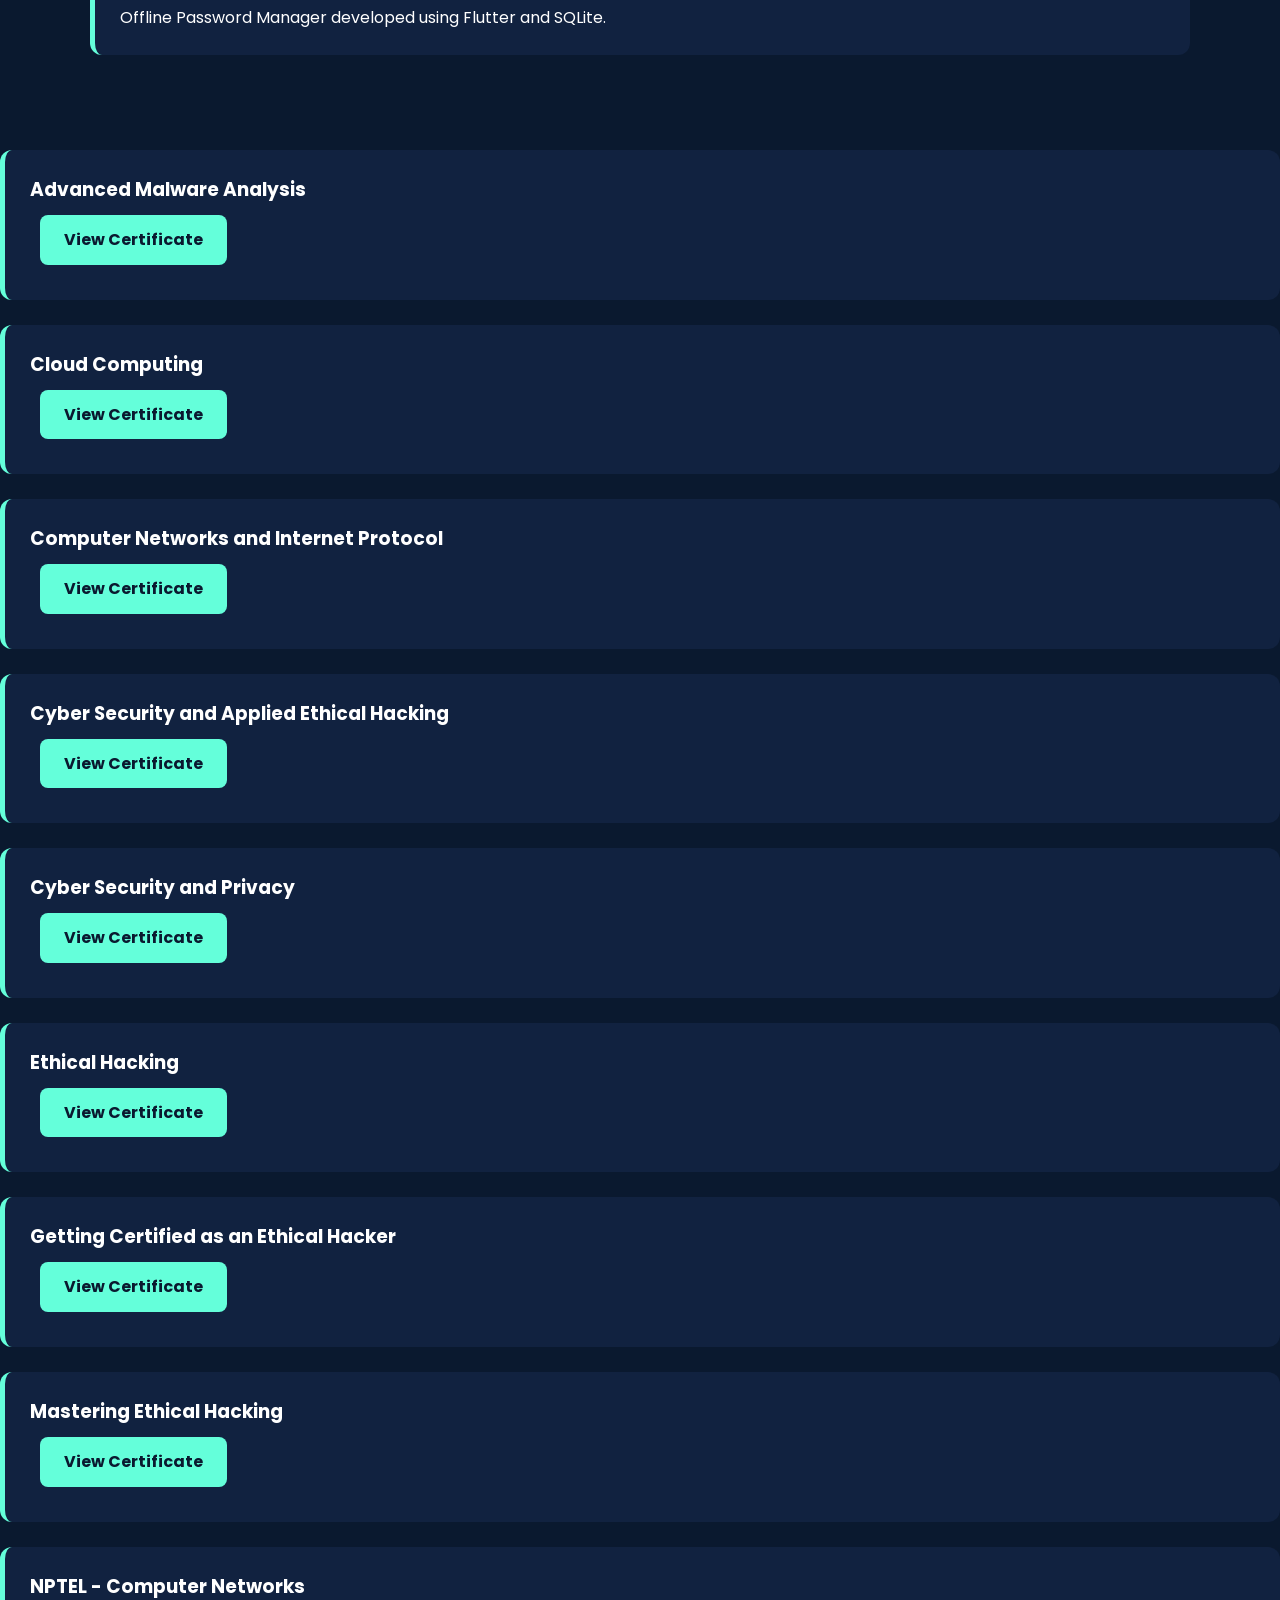
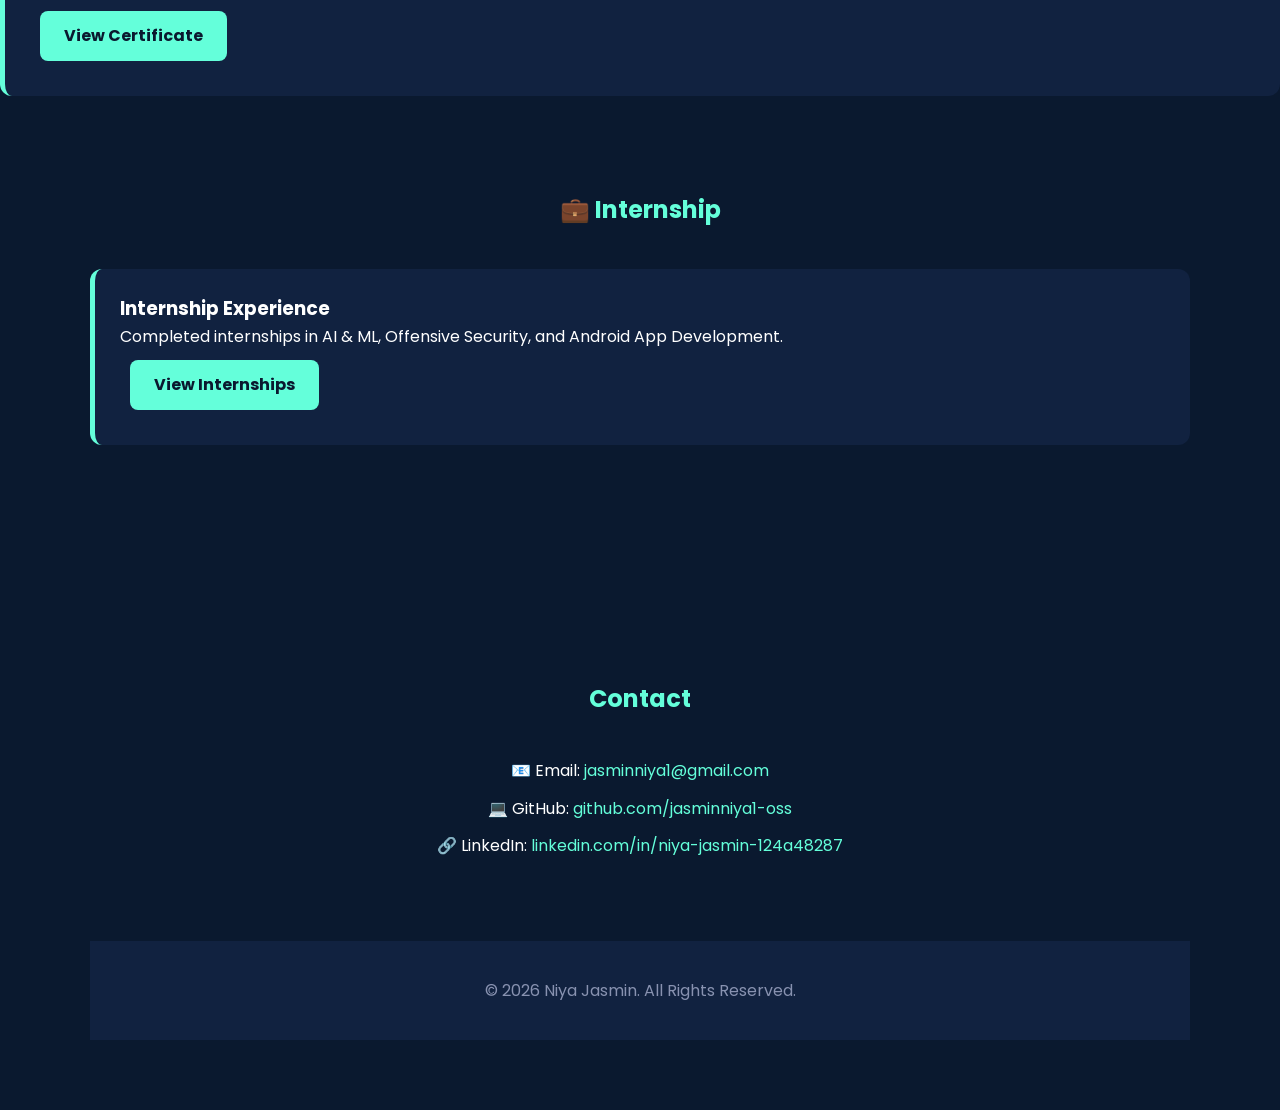
==== commit 25a137e9: "Update index.html" ====
--- a/index.html
+++ b/index.html
@@ -183,11 +183,11 @@
         View Certificate
     </a>
 </div>
-<section id="internships">
+<section id="internship">
 
 <div class="container">
 
-<h2>💼 Internships</h2>
+<h2>💼 Internship</h2>
 
 <div class="project">
 
@@ -198,7 +198,7 @@
 and Android App Development.
 </p>
 
-<a href="internships.html" class="btn">
+<a href="internship.html" class="btn">
 View Internships
 </a>
 
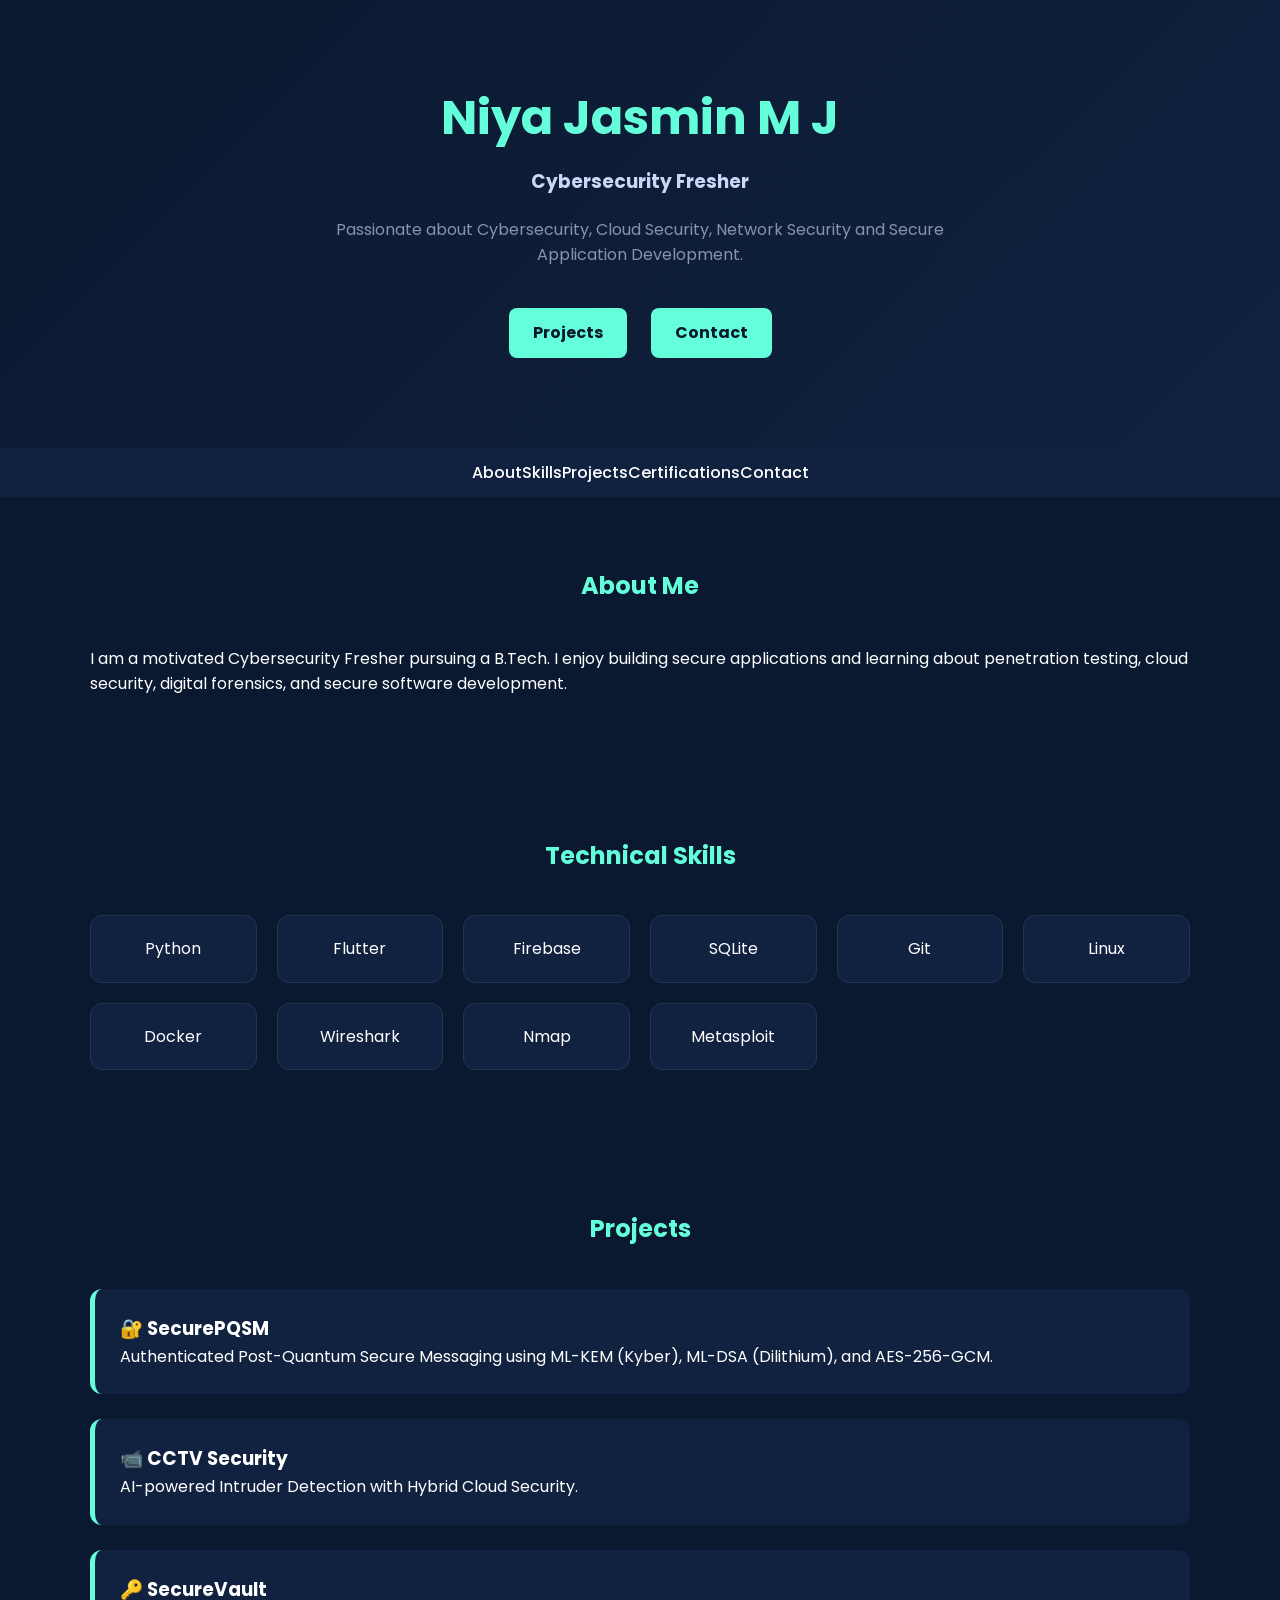
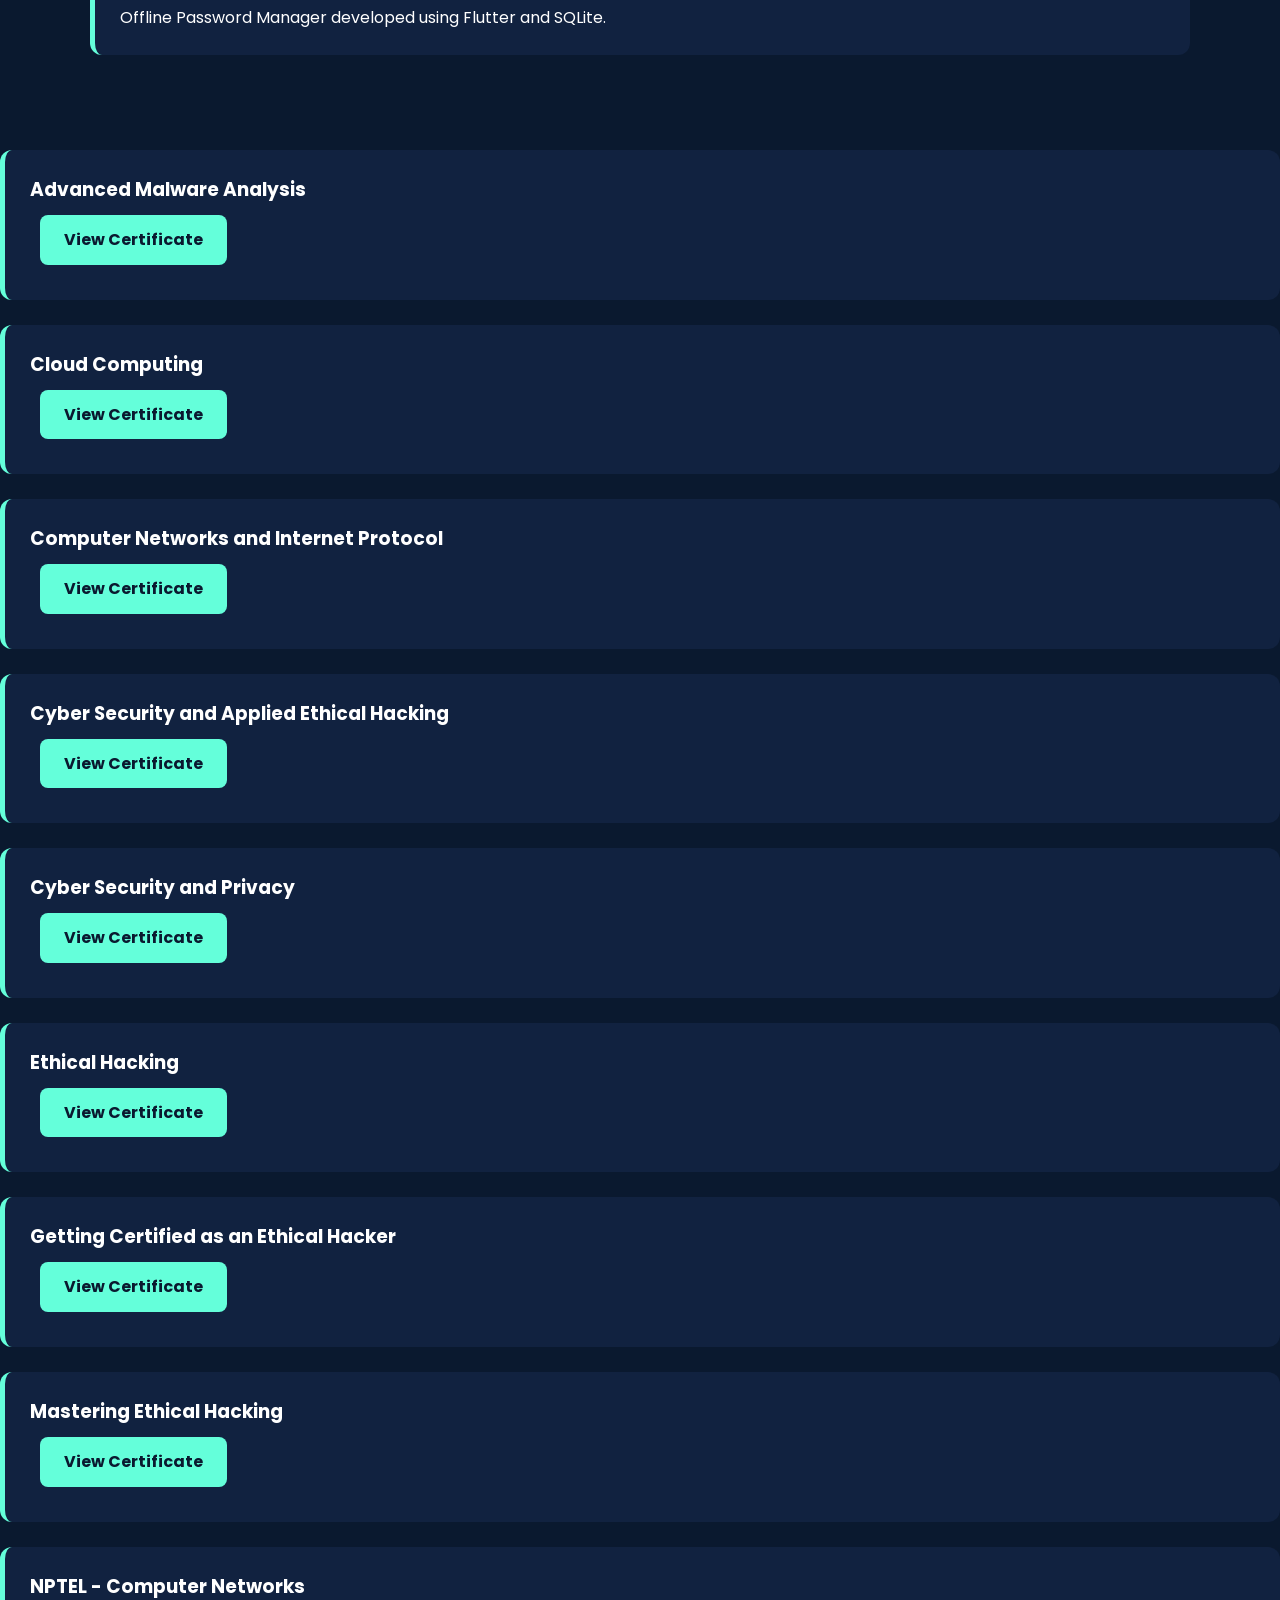
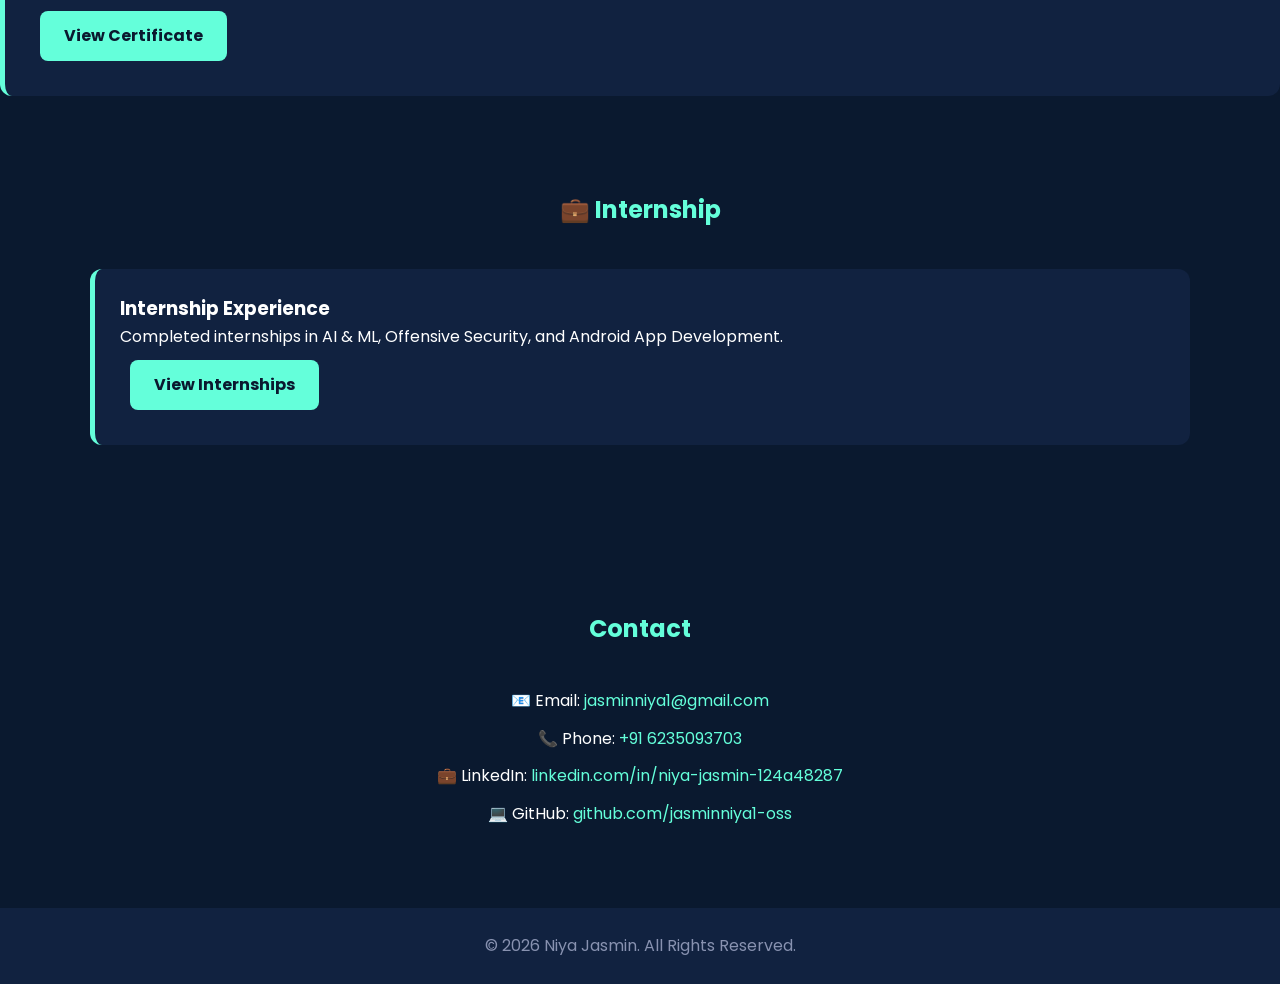
==== commit 17a04d41: "Update index.html" ====
--- a/index.html
+++ b/index.html
@@ -209,31 +209,31 @@
 </section>
 
 <section id="contact">
-
-    <div class="container">
-
-        <section id="contact">
-
-<h2>Contact</h2>
-
-<p>📧 Email:
-<a href="mailto:jasminniya1@gmail.com">
-jasminniya1@gmail.com
-</a>
-</p>
-
-<p>💻 GitHub:
-<a href="https://github.com/jasminniya1-oss" target="_blank">
-github.com/jasminniya1-oss
-</a>
-</p>
-
-<p>🔗 LinkedIn:
-<a href="https://linkedin.com/in/niya-jasmin-124a48287" target="_blank">
-linkedin.com/in/niya-jasmin-124a48287
-</a>
-</p>
-
+    <h2>Contact</h2>
+
+    <p>📧 Email:
+        <a href="mailto:jasminniya1@gmail.com">
+            jasminniya1@gmail.com
+        </a>
+    </p>
+
+    <p>📞 Phone:
+        <a href="tel:+916235093703">
+            +91 6235093703
+        </a>
+    </p>
+
+    <p>💼 LinkedIn:
+        <a href="https://www.linkedin.com/in/niya-jasmin-124a48287" target="_blank">
+            linkedin.com/in/niya-jasmin-124a48287
+        </a>
+    </p>
+
+    <p>💻 GitHub:
+        <a href="https://github.com/jasminniya1-oss" target="_blank">
+            github.com/jasminniya1-oss
+        </a>
+    </p>
 </section>
 
 <footer>
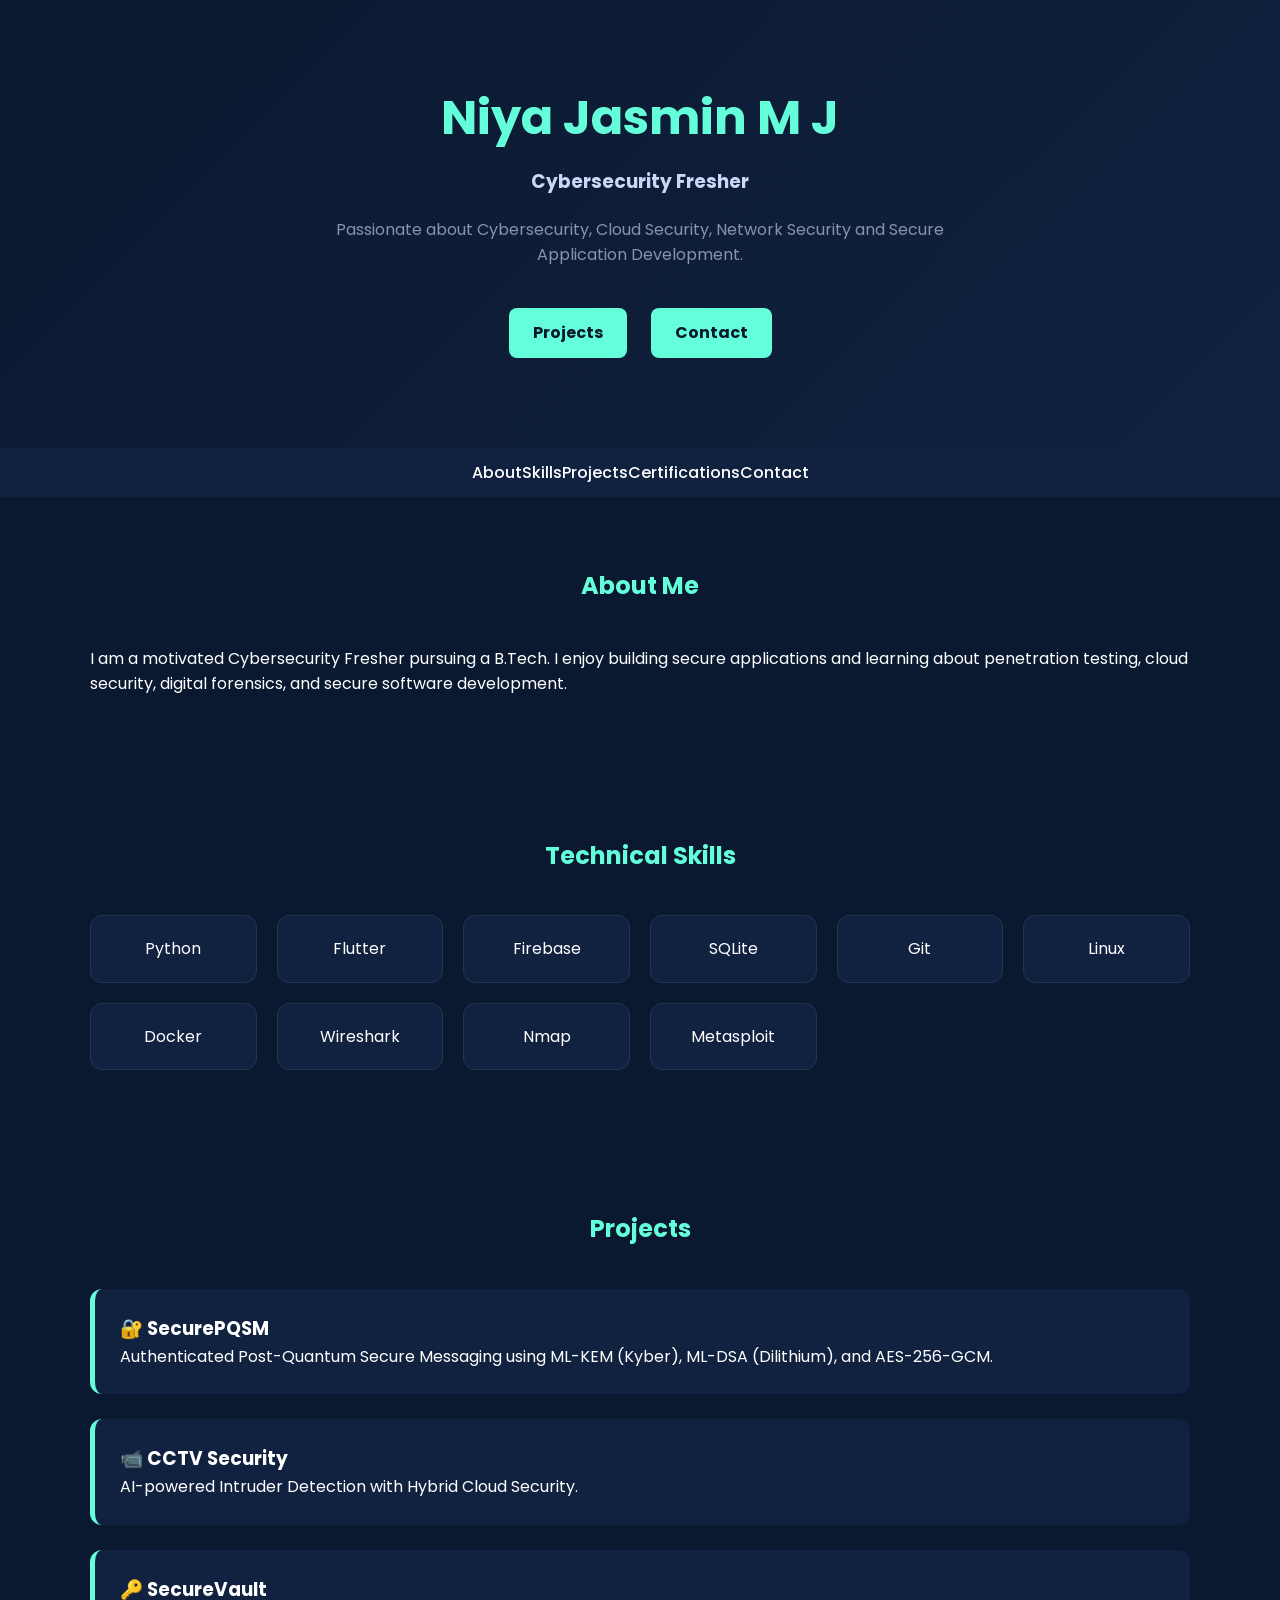
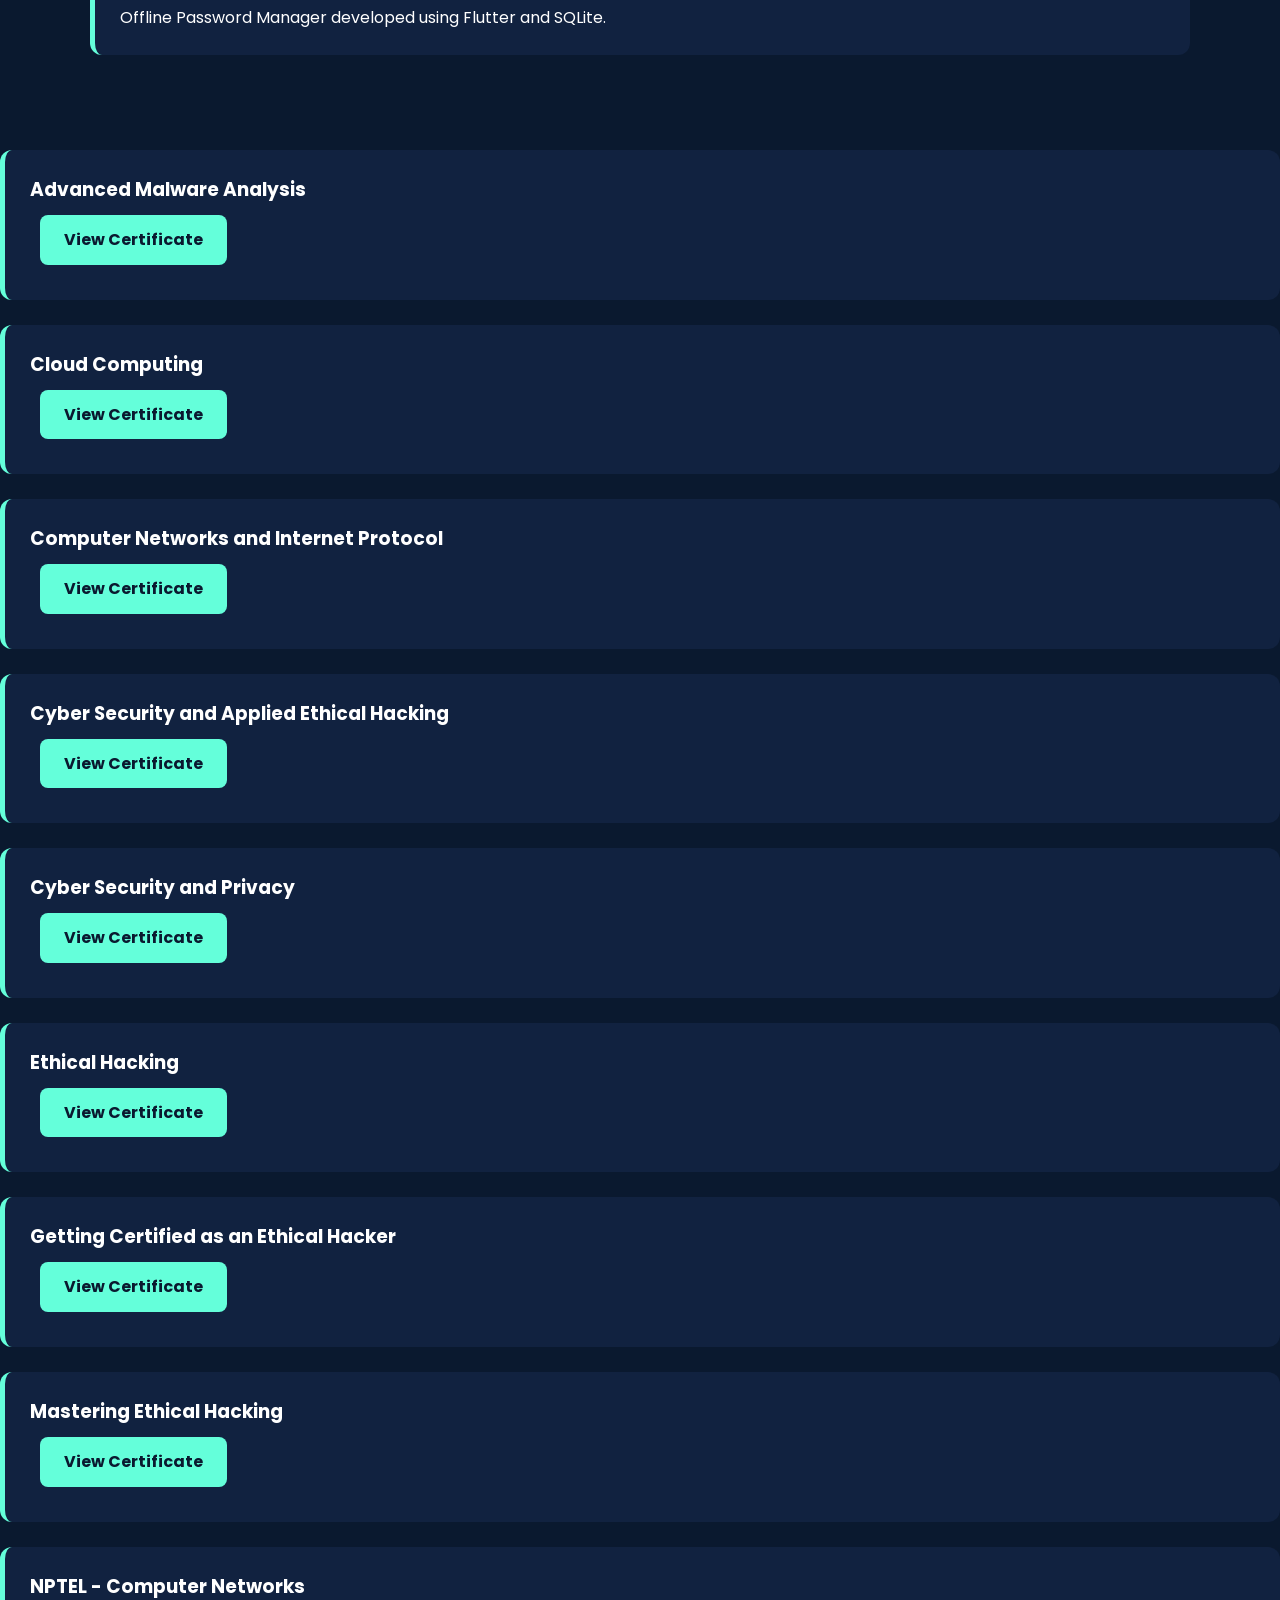
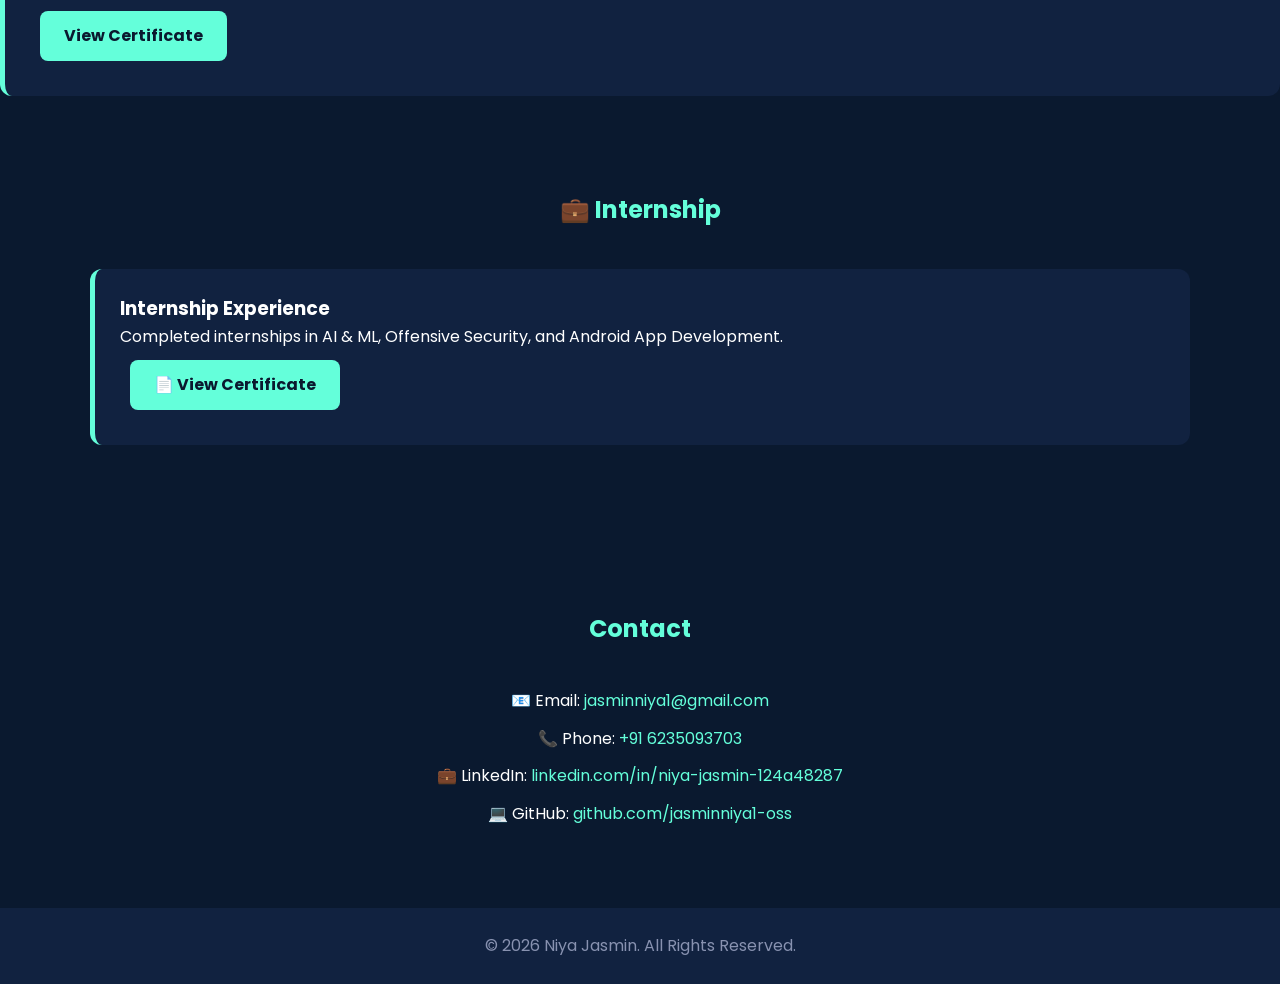
==== commit bcc02704: "Update index.html" ====
--- a/index.html
+++ b/index.html
@@ -198,8 +198,8 @@
 and Android App Development.
 </p>
 
-<a href="internship.html" class="btn">
-View Internships
+<a href="internship-certificates/NIYA%20JASMIN%20MJ.pdf" target="_blank" class="btn">
+    📄 View Certificate
 </a>
 
 </div>
